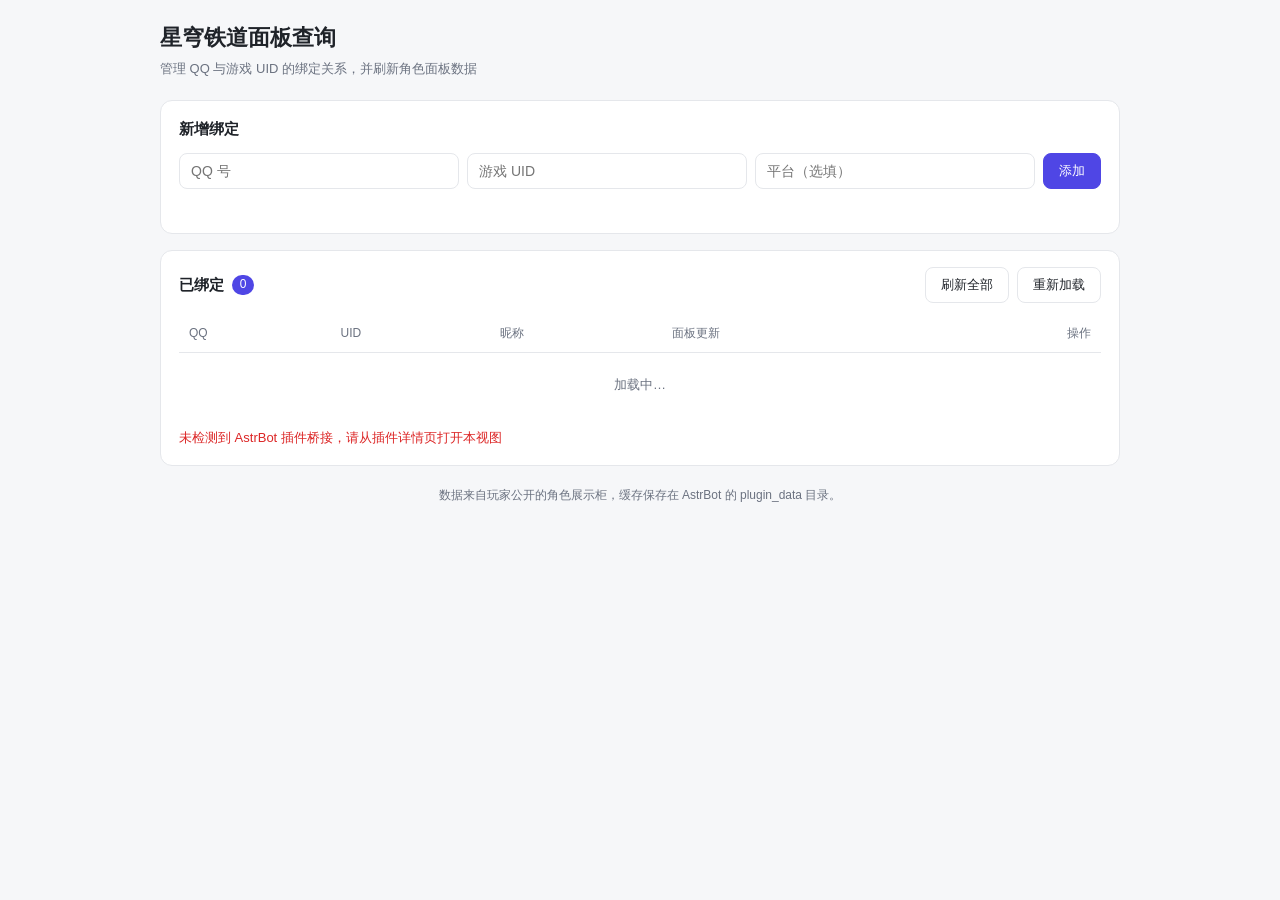
==== views/admin/index.html @ e4dd9574 "fix: binding platform mismatch, add /select command, rename admin view" ====
<!doctype html>
<html lang="zh-CN">
  <head>
    <meta charset="utf-8" />
    <meta name="viewport" content="width=device-width, initial-scale=1" />
    <title>星穹铁道面板查询</title>
    <link rel="stylesheet" href="./style.css" />
  </head>
  <body>
    <div class="wrap">
      <header class="page-head">
        <h1>星穹铁道面板查询</h1>
        <p class="sub">管理 QQ 与游戏 UID 的绑定关系，并刷新角色面板数据</p>
      </header>

      <section class="card">
        <div class="card-head">
          <h2>新增绑定</h2>
        </div>
        <form id="add-form" class="row">
          <input
            id="input-qq"
            placeholder="QQ 号"
            inputmode="numeric"
            autocomplete="off"
          />
          <input
            id="input-uid"
            placeholder="游戏 UID"
            inputmode="numeric"
            autocomplete="off"
          />
          <input id="input-platform" placeholder="平台（选填）" autocomplete="off" />
          <button type="submit" class="primary">添加</button>
        </form>
        <p id="add-msg" class="msg"></p>
      </section>

      <section class="card">
        <div class="card-head">
          <h2>
            已绑定
            <span id="total" class="badge">0</span>
          </h2>
          <div class="actions">
            <button id="btn-refresh-all" class="ghost">刷新全部</button>
            <button id="btn-reload" class="ghost">重新加载</button>
          </div>
        </div>

        <div class="table-wrap">
          <table>
            <thead>
              <tr>
                <th>QQ</th>
                <th>UID</th>
                <th>昵称</th>
                <th>面板更新</th>
                <th class="col-actions">操作</th>
              </tr>
            </thead>
            <tbody id="tbody">
              <tr>
                <td colspan="5" class="empty">加载中…</td>
              </tr>
            </tbody>
          </table>
        </div>
        <p id="table-msg" class="msg"></p>
      </section>

      <footer class="foot">
        数据来自玩家公开的角色展示柜，缓存保存在 AstrBot 的 plugin_data 目录。
      </footer>
    </div>

    <script type="module" src="./app.js"></script>
  </body>
</html>
---- views/admin/style.css ----
:root {
  --bg: #f6f7f9;
  --card: #ffffff;
  --text: #1f2329;
  --muted: #6b7280;
  --border: #e5e7eb;
  --primary: #4f46e5;
  --primary-text: #ffffff;
  --danger: #dc2626;
  --ok: #059669;
}

[data-theme="dark"] {
  --bg: #14161a;
  --card: #1c1f26;
  --text: #e6e8eb;
  --muted: #9ba3af;
  --border: #2c313a;
  --primary: #6366f1;
  --primary-text: #ffffff;
  --danger: #f87171;
  --ok: #34d399;
}

* {
  box-sizing: border-box;
}

body {
  margin: 0;
  padding: 20px;
  background: var(--bg);
  color: var(--text);
  font-family: -apple-system, BlinkMacSystemFont, "Segoe UI", "Microsoft YaHei",
    sans-serif;
  font-size: 14px;
  line-height: 1.6;
}

.wrap {
  max-width: 960px;
  margin: 0 auto;
}

.page-head h1 {
  margin: 0 0 4px;
  font-size: 22px;
  font-weight: 600;
}

.sub {
  margin: 0 0 20px;
  color: var(--muted);
  font-size: 13px;
}

.card {
  background: var(--card);
  border: 1px solid var(--border);
  border-radius: 12px;
  padding: 16px 18px;
  margin-bottom: 16px;
}

.card-head {
  display: flex;
  align-items: center;
  justify-content: space-between;
  gap: 12px;
  margin-bottom: 12px;
}

.card-head h2 {
  margin: 0;
  font-size: 15px;
  font-weight: 600;
  display: flex;
  align-items: center;
  gap: 8px;
}

.badge {
  display: inline-block;
  min-width: 22px;
  padding: 0 7px;
  border-radius: 999px;
  background: var(--primary);
  color: var(--primary-text);
  font-size: 12px;
  text-align: center;
  font-weight: 500;
}

.actions {
  display: flex;
  gap: 8px;
}

.row {
  display: flex;
  flex-wrap: wrap;
  gap: 8px;
}

input {
  flex: 1 1 140px;
  min-width: 0;
  padding: 8px 11px;
  border: 1px solid var(--border);
  border-radius: 8px;
  background: var(--card);
  color: var(--text);
  font-size: 14px;
  outline: none;
  transition: border-color 0.15s;
}

input:focus {
  border-color: var(--primary);
}

button {
  padding: 8px 15px;
  border: 1px solid var(--border);
  border-radius: 8px;
  background: var(--card);
  color: var(--text);
  font-size: 13px;
  cursor: pointer;
  transition: opacity 0.15s;
}

button:hover {
  opacity: 0.82;
}

button:disabled {
  opacity: 0.5;
  cursor: not-allowed;
}

button.primary {
  background: var(--primary);
  border-color: var(--primary);
  color: var(--primary-text);
}

button.ghost {
  background: transparent;
}

button.danger {
  color: var(--danger);
  border-color: var(--border);
}

.table-wrap {
  overflow-x: auto;
}

table {
  width: 100%;
  border-collapse: collapse;
  font-size: 13px;
}

th,
td {
  padding: 9px 10px;
  text-align: left;
  border-bottom: 1px solid var(--border);
  white-space: nowrap;
}

th {
  color: var(--muted);
  font-weight: 500;
  font-size: 12px;
}

tbody tr:last-child td {
  border-bottom: none;
}

tbody tr:hover {
  background: rgba(127, 127, 127, 0.06);
}

.col-actions {
  text-align: right;
}

td.acts {
  text-align: right;
}

td.acts button {
  padding: 5px 10px;
  font-size: 12px;
  margin-left: 6px;
}

.empty {
  text-align: center;
  color: var(--muted);
  padding: 22px 0;
}

.msg {
  margin: 10px 0 0;
  font-size: 13px;
  min-height: 18px;
}

.msg.ok {
  color: var(--ok);
}

.msg.err {
  color: var(--danger);
}

.foot {
  color: var(--muted);
  font-size: 12px;
  text-align: center;
  padding: 4px 0 12px;
}

@media (max-width: 600px) {
  body {
    padding: 12px;
  }

  .card {
    padding: 14px;
  }

  .row input {
    flex: 1 1 100%;
  }
}
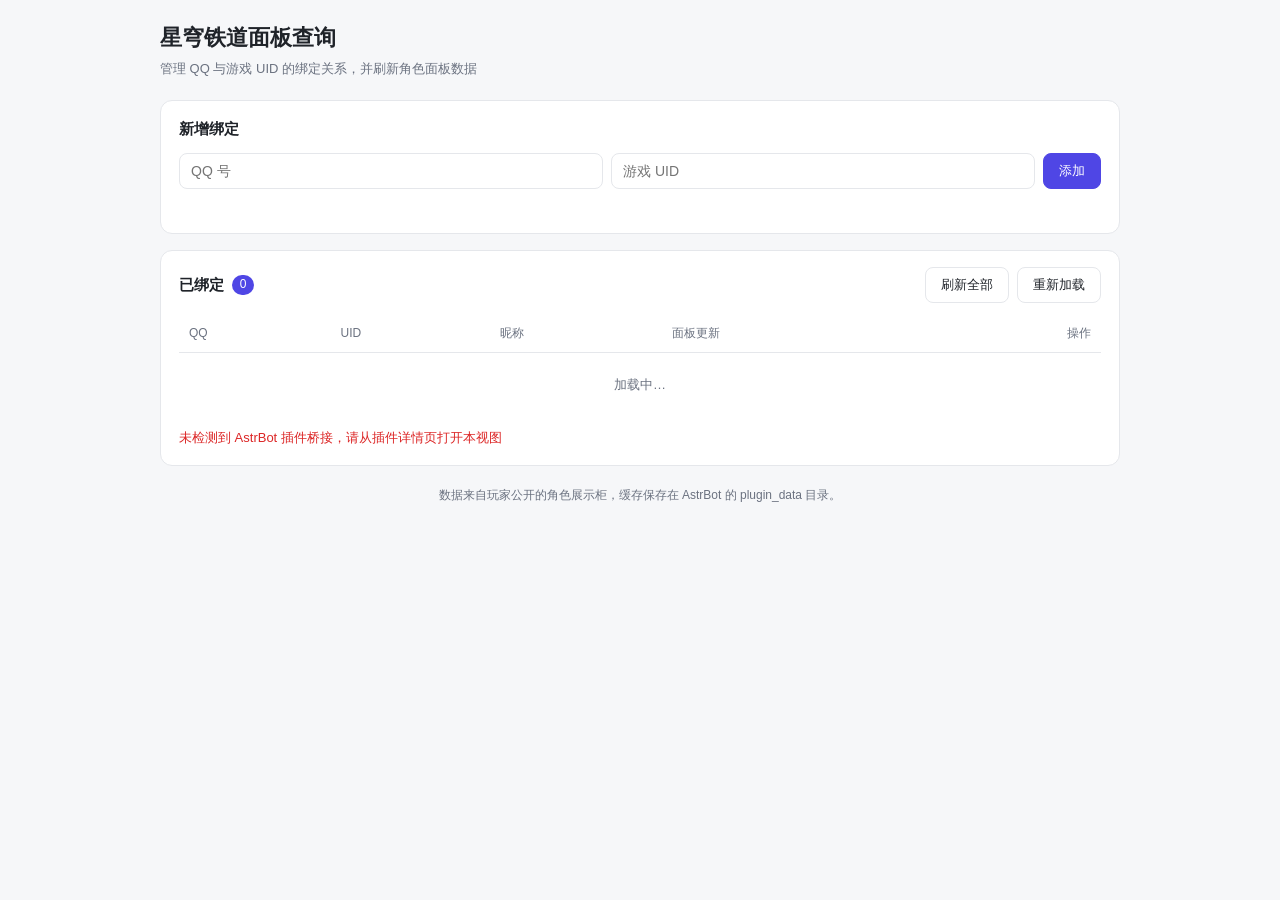
==== commit 6c8e7eef: "fix: remove platform field, fix delete button blocked by iframe sandbox" ====
--- a/views/admin/index.html
+++ b/views/admin/index.html
@@ -30,7 +30,6 @@
             inputmode="numeric"
             autocomplete="off"
           />
-          <input id="input-platform" placeholder="平台（选填）" autocomplete="off" />
           <button type="submit" class="primary">添加</button>
         </form>
         <p id="add-msg" class="msg"></p>
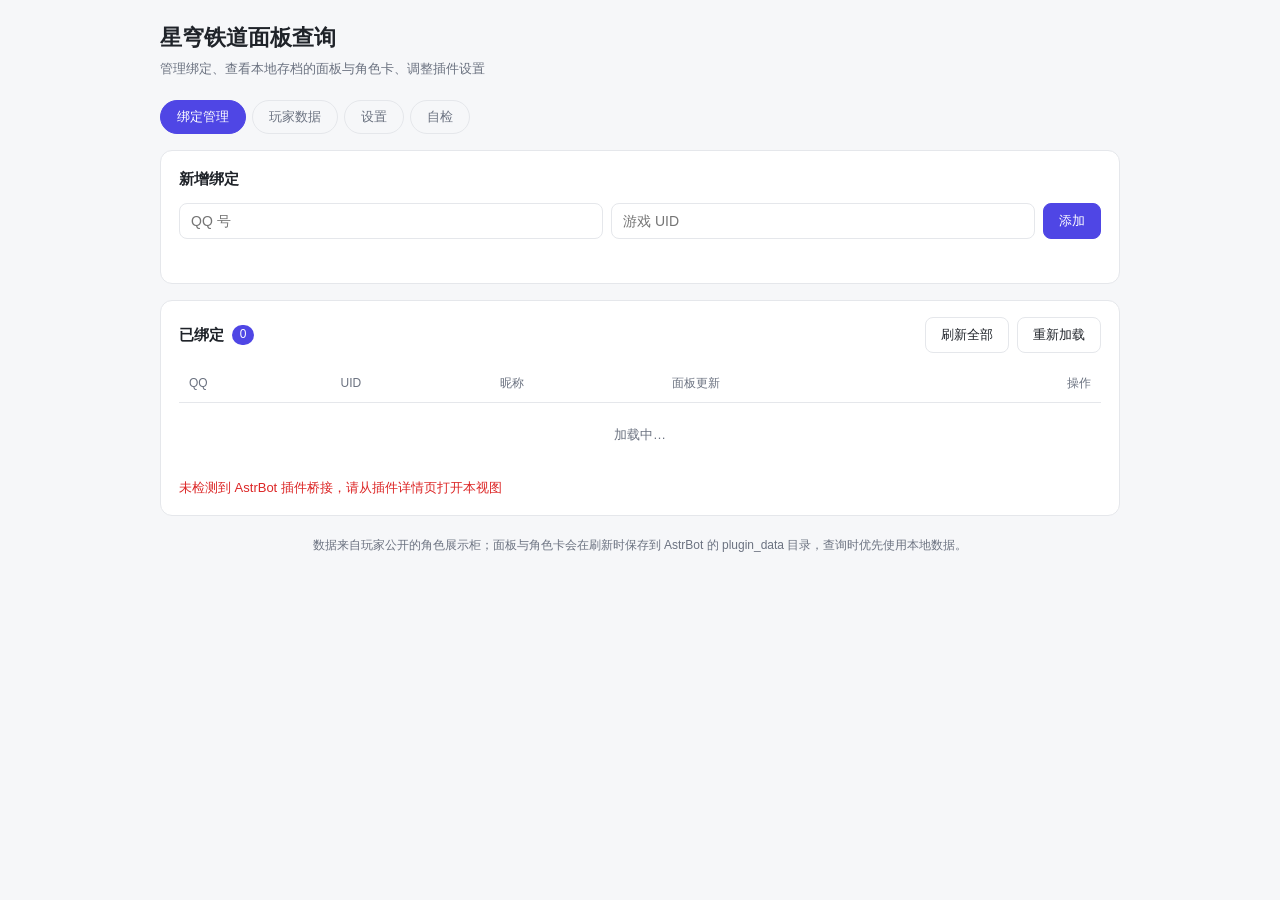
==== commit f44f4152: "feat: local-first panel data, card cache, and control panel settings (1.3.0)" ====
--- a/views/admin/index.html
+++ b/views/admin/index.html
@@ -10,66 +10,188 @@
     <div class="wrap">
       <header class="page-head">
         <h1>星穹铁道面板查询</h1>
-        <p class="sub">管理 QQ 与游戏 UID 的绑定关系，并刷新角色面板数据</p>
+        <p class="sub">管理绑定、查看本地存档的面板与角色卡、调整插件设置</p>
       </header>
 
-      <section class="card">
-        <div class="card-head">
-          <h2>新增绑定</h2>
-        </div>
-        <form id="add-form" class="row">
-          <input
-            id="input-qq"
-            placeholder="QQ 号"
-            inputmode="numeric"
-            autocomplete="off"
-          />
-          <input
-            id="input-uid"
-            placeholder="游戏 UID"
-            inputmode="numeric"
-            autocomplete="off"
-          />
-          <button type="submit" class="primary">添加</button>
-        </form>
-        <p id="add-msg" class="msg"></p>
-      </section>
-
-      <section class="card">
-        <div class="card-head">
-          <h2>
-            已绑定
-            <span id="total" class="badge">0</span>
-          </h2>
+      <nav class="tabs">
+        <button class="tab active" data-tab="bindings">绑定管理</button>
+        <button class="tab" data-tab="players">玩家数据</button>
+        <button class="tab" data-tab="settings">设置</button>
+        <button class="tab" data-tab="diagnose">自检</button>
+      </nav>
+
+      <!-- ================= 绑定管理 ================= -->
+      <div class="tab-panel active" id="tab-bindings">
+        <section class="card">
+          <div class="card-head">
+            <h2>新增绑定</h2>
+          </div>
+          <form id="add-form" class="row">
+            <input
+              id="input-qq"
+              placeholder="QQ 号"
+              inputmode="numeric"
+              autocomplete="off"
+            />
+            <input
+              id="input-uid"
+              placeholder="游戏 UID"
+              inputmode="numeric"
+              autocomplete="off"
+            />
+            <button type="submit" class="primary">添加</button>
+          </form>
+          <p id="add-msg" class="msg"></p>
+        </section>
+
+        <section class="card">
+          <div class="card-head">
+            <h2>
+              已绑定
+              <span id="total" class="badge">0</span>
+            </h2>
+            <div class="actions">
+              <button id="btn-refresh-all" class="ghost">刷新全部</button>
+              <button id="btn-reload" class="ghost">重新加载</button>
+            </div>
+          </div>
+
+          <div class="table-wrap">
+            <table>
+              <thead>
+                <tr>
+                  <th>QQ</th>
+                  <th>UID</th>
+                  <th>昵称</th>
+                  <th>面板更新</th>
+                  <th class="col-actions">操作</th>
+                </tr>
+              </thead>
+              <tbody id="tbody">
+                <tr>
+                  <td colspan="5" class="empty">加载中…</td>
+                </tr>
+              </tbody>
+            </table>
+          </div>
+          <p id="table-msg" class="msg"></p>
+        </section>
+      </div>
+
+      <!-- ================= 玩家数据 ================= -->
+      <div class="tab-panel" id="tab-players">
+        <section class="card">
+          <div class="card-head">
+            <h2>
+              本地存档
+              <span id="panel-total" class="badge">0</span>
+            </h2>
+            <div class="actions">
+              <button id="btn-panels-reload" class="ghost">重新加载</button>
+            </div>
+          </div>
+          <p class="muted" id="last-update"></p>
+          <div class="table-wrap">
+            <table>
+              <thead>
+                <tr>
+                  <th>UID</th>
+                  <th>昵称</th>
+                  <th>角色数</th>
+                  <th>数据更新时间</th>
+                  <th class="col-actions">操作</th>
+                </tr>
+              </thead>
+              <tbody id="panels-tbody">
+                <tr>
+                  <td colspan="5" class="empty">加载中…</td>
+                </tr>
+              </tbody>
+            </table>
+          </div>
+          <p id="panels-msg" class="msg"></p>
+        </section>
+
+        <section class="card" id="detail-card" hidden>
+          <div class="card-head">
+            <h2 id="detail-title">角色详情</h2>
+            <div class="actions">
+              <button id="btn-detail-refresh" class="ghost">刷新这个玩家</button>
+              <button id="btn-detail-close" class="ghost">关闭</button>
+            </div>
+          </div>
+
+          <div class="detail-body">
+            <div class="char-list" id="char-list"></div>
+            <div class="preview" id="preview">
+              <p class="muted" id="preview-tip">选择左侧角色查看角色卡</p>
+              <div id="preview-img-wrap" hidden>
+                <img id="preview-img" alt="角色卡" />
+              </div>
+              <iframe
+                id="preview-frame"
+                title="角色卡预览"
+                sandbox=""
+                hidden
+              ></iframe>
+            </div>
+          </div>
+          <div class="actions preview-actions" id="preview-actions" hidden>
+            <button id="btn-show-image" class="ghost">图片</button>
+            <button id="btn-show-html" class="ghost">HTML 原始卡片</button>
+            <button id="btn-show-text" class="ghost">文字面板</button>
+          </div>
+          <pre id="preview-text" class="preview-text" hidden></pre>
+        </section>
+      </div>
+
+      <!-- ================= 设置 ================= -->
+      <div class="tab-panel" id="tab-settings">
+        <section class="card">
+          <div class="card-head">
+            <h2>插件设置</h2>
+            <div class="actions">
+              <button id="btn-settings-reload" class="ghost">重新读取</button>
+            </div>
+          </div>
+          <p class="muted">
+            保存后会写回插件配置并立即生效（自动更新间隔会重启定时任务）。
+          </p>
+          <form id="settings-form" class="settings-form"></form>
           <div class="actions">
-            <button id="btn-refresh-all" class="ghost">刷新全部</button>
-            <button id="btn-reload" class="ghost">重新加载</button>
-          </div>
-        </div>
-
-        <div class="table-wrap">
-          <table>
-            <thead>
-              <tr>
-                <th>QQ</th>
-                <th>UID</th>
-                <th>昵称</th>
-                <th>面板更新</th>
-                <th class="col-actions">操作</th>
-              </tr>
-            </thead>
-            <tbody id="tbody">
-              <tr>
-                <td colspan="5" class="empty">加载中…</td>
-              </tr>
-            </tbody>
-          </table>
-        </div>
-        <p id="table-msg" class="msg"></p>
-      </section>
+            <button type="button" id="btn-settings-save" class="primary">
+              保存设置
+            </button>
+          </div>
+          <p id="settings-msg" class="msg"></p>
+        </section>
+      </div>
+
+      <!-- ================= 自检 ================= -->
+      <div class="tab-panel" id="tab-diagnose">
+        <section class="card">
+          <div class="card-head">
+            <h2>环境自检</h2>
+            <div class="actions">
+              <button id="btn-diagnose" class="ghost">运行自检</button>
+            </div>
+          </div>
+          <p class="muted">
+            刷新失败、角色卡不出图时先看这里：能直接定位是解析库、渲染服务还是
+            图片下载的问题。
+          </p>
+          <div id="checks" class="checks"></div>
+          <div class="table-wrap" id="diag-info-wrap">
+            <table class="kv-table">
+              <tbody id="diag-info"></tbody>
+            </table>
+          </div>
+        </section>
+      </div>
 
       <footer class="foot">
-        数据来自玩家公开的角色展示柜，缓存保存在 AstrBot 的 plugin_data 目录。
+        数据来自玩家公开的角色展示柜；面板与角色卡会在刷新时保存到 AstrBot 的
+        plugin_data 目录，查询时优先使用本地数据。
       </footer>
     </div>
 
--- a/views/admin/style.css
+++ b/views/admin/style.css
@@ -220,11 +220,267 @@
   color: var(--danger);
 }
 
+.msg.warn {
+  color: #b45309;
+}
+
+.muted {
+  color: var(--muted);
+  font-size: 12px;
+  margin: 0 0 10px;
+}
+
+/* ---------------- 标签页 ---------------- */
+
+.tabs {
+  display: flex;
+  gap: 6px;
+  flex-wrap: wrap;
+  margin-bottom: 16px;
+}
+
+.tab {
+  padding: 7px 16px;
+  border-radius: 999px;
+  border: 1px solid var(--border);
+  background: transparent;
+  color: var(--muted);
+  font-size: 13px;
+}
+
+.tab.active {
+  background: var(--primary);
+  border-color: var(--primary);
+  color: var(--primary-text);
+}
+
+.tab-panel {
+  display: none;
+}
+
+.tab-panel.active {
+  display: block;
+}
+
+/* ---------------- 角色卡预览 ---------------- */
+
+.detail-body {
+  display: flex;
+  gap: 14px;
+  align-items: flex-start;
+}
+
+.char-list {
+  flex: 0 0 200px;
+  max-height: 660px;
+  overflow-y: auto;
+  display: flex;
+  flex-direction: column;
+  gap: 6px;
+}
+
+.char-item {
+  display: flex;
+  flex-direction: column;
+  align-items: flex-start;
+  gap: 2px;
+  padding: 8px 10px;
+  text-align: left;
+}
+
+.char-item.active {
+  border-color: var(--primary);
+  color: var(--primary);
+}
+
+.char-name {
+  font-size: 13px;
+  font-weight: 600;
+}
+
+.char-meta {
+  font-size: 11px;
+  color: var(--muted);
+}
+
+.preview {
+  flex: 1 1 auto;
+  min-width: 0;
+  display: flex;
+  justify-content: center;
+  overflow: auto;
+  background: rgba(127, 127, 127, 0.06);
+  border-radius: 10px;
+  padding: 10px;
+}
+
+#preview-img {
+  max-width: 100%;
+  border-radius: 10px;
+  display: block;
+}
+
+#preview-frame {
+  width: 760px;
+  max-width: 100%;
+  height: 900px;
+  border: 0;
+  border-radius: 10px;
+  background: transparent;
+}
+
+.preview-actions {
+  margin-top: 10px;
+}
+
+.preview-text {
+  margin: 10px 0 0;
+  padding: 12px;
+  background: rgba(127, 127, 127, 0.08);
+  border-radius: 10px;
+  font-size: 12px;
+  line-height: 1.7;
+  white-space: pre-wrap;
+  overflow-x: auto;
+}
+
+/* ---------------- 设置 ---------------- */
+
+.settings-form {
+  display: flex;
+  flex-direction: column;
+  gap: 14px;
+  margin-bottom: 14px;
+}
+
+.setting-row {
+  display: grid;
+  grid-template-columns: 220px 180px 1fr;
+  gap: 10px;
+  align-items: center;
+  border-bottom: 1px dashed var(--border);
+  padding-bottom: 12px;
+}
+
+.setting-label {
+  font-size: 13px;
+  font-weight: 500;
+}
+
+.setting-control input,
+.setting-control select {
+  width: 100%;
+  flex: none;
+  padding: 7px 10px;
+  border: 1px solid var(--border);
+  border-radius: 8px;
+  background: var(--card);
+  color: var(--text);
+  font-size: 13px;
+}
+
+.setting-control input[type="checkbox"] {
+  width: 18px;
+  height: 18px;
+  padding: 0;
+  border: none;
+  background: transparent;
+  appearance: auto;
+  flex: none;
+}
+
+.setting-hint {
+  margin: 0;
+  font-size: 12px;
+  color: var(--muted);
+}
+
+/* ---------------- 自检 ---------------- */
+
+.checks {
+  display: flex;
+  flex-direction: column;
+  gap: 6px;
+  margin-bottom: 14px;
+}
+
+.check {
+  display: flex;
+  align-items: baseline;
+  gap: 8px;
+  padding: 8px 10px;
+  border-radius: 8px;
+  font-size: 13px;
+  border: 1px solid var(--border);
+}
+
+.check.ok {
+  border-color: rgba(5, 150, 105, 0.35);
+}
+
+.check.bad {
+  border-color: rgba(220, 38, 38, 0.35);
+}
+
+.check-mark {
+  font-weight: 700;
+}
+
+.check.ok .check-mark {
+  color: var(--ok);
+}
+
+.check.bad .check-mark {
+  color: var(--danger);
+}
+
+.check-name {
+  font-weight: 600;
+  white-space: nowrap;
+}
+
+.check-detail {
+  color: var(--muted);
+  word-break: break-all;
+}
+
+.kv-table th {
+  width: 200px;
+  font-weight: 500;
+}
+
+.kv-table td {
+  white-space: normal;
+  word-break: break-all;
+}
+
 .foot {
   color: var(--muted);
   font-size: 12px;
   text-align: center;
   padding: 4px 0 12px;
+}
+
+@media (max-width: 760px) {
+  .detail-body {
+    flex-direction: column;
+  }
+
+  .char-list {
+    flex: none;
+    width: 100%;
+    max-height: 200px;
+  }
+
+  .setting-row {
+    grid-template-columns: 1fr;
+    gap: 6px;
+  }
+
+  #preview-frame {
+    width: 100%;
+    height: 640px;
+  }
 }
 
 @media (max-width: 600px) {
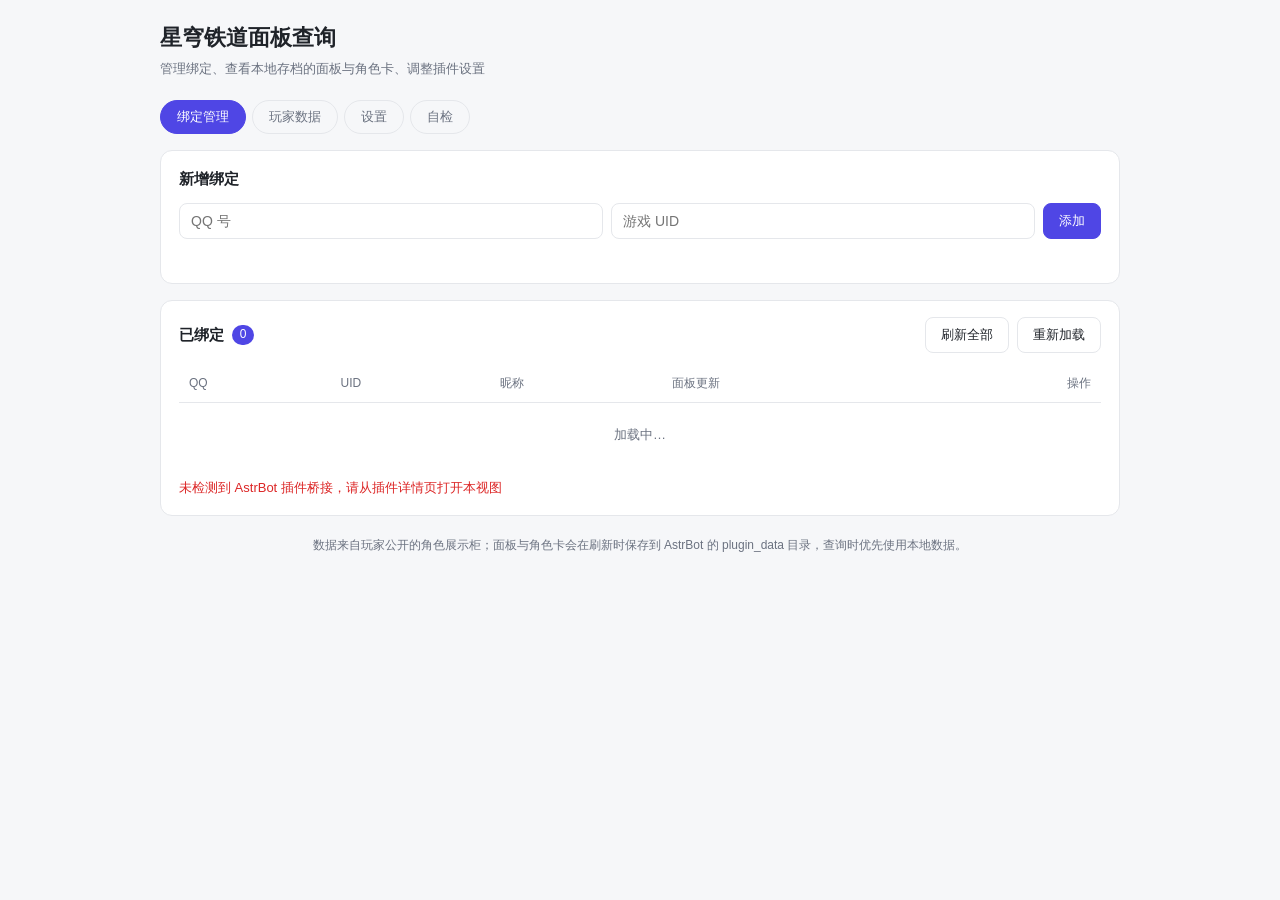
==== commit da8f7969: "fix: retry card render on timeout with lighter payload; add render probe (1.3.2)" ====
--- a/views/admin/index.html
+++ b/views/admin/index.html
@@ -173,13 +173,15 @@
           <div class="card-head">
             <h2>环境自检</h2>
             <div class="actions">
+              <button id="btn-render-test" class="ghost">测试渲染</button>
               <button id="btn-diagnose" class="ghost">运行自检</button>
             </div>
           </div>
           <p class="muted">
             刷新失败、角色卡不出图时先看这里：能直接定位是解析库、渲染服务还是
-            图片下载的问题。
+            图片下载的问题。「测试渲染」会用一个极简页面测端点耗时。
           </p>
+          <p id="diag-msg" class="msg"></p>
           <div id="checks" class="checks"></div>
           <div class="table-wrap" id="diag-info-wrap">
             <table class="kv-table">
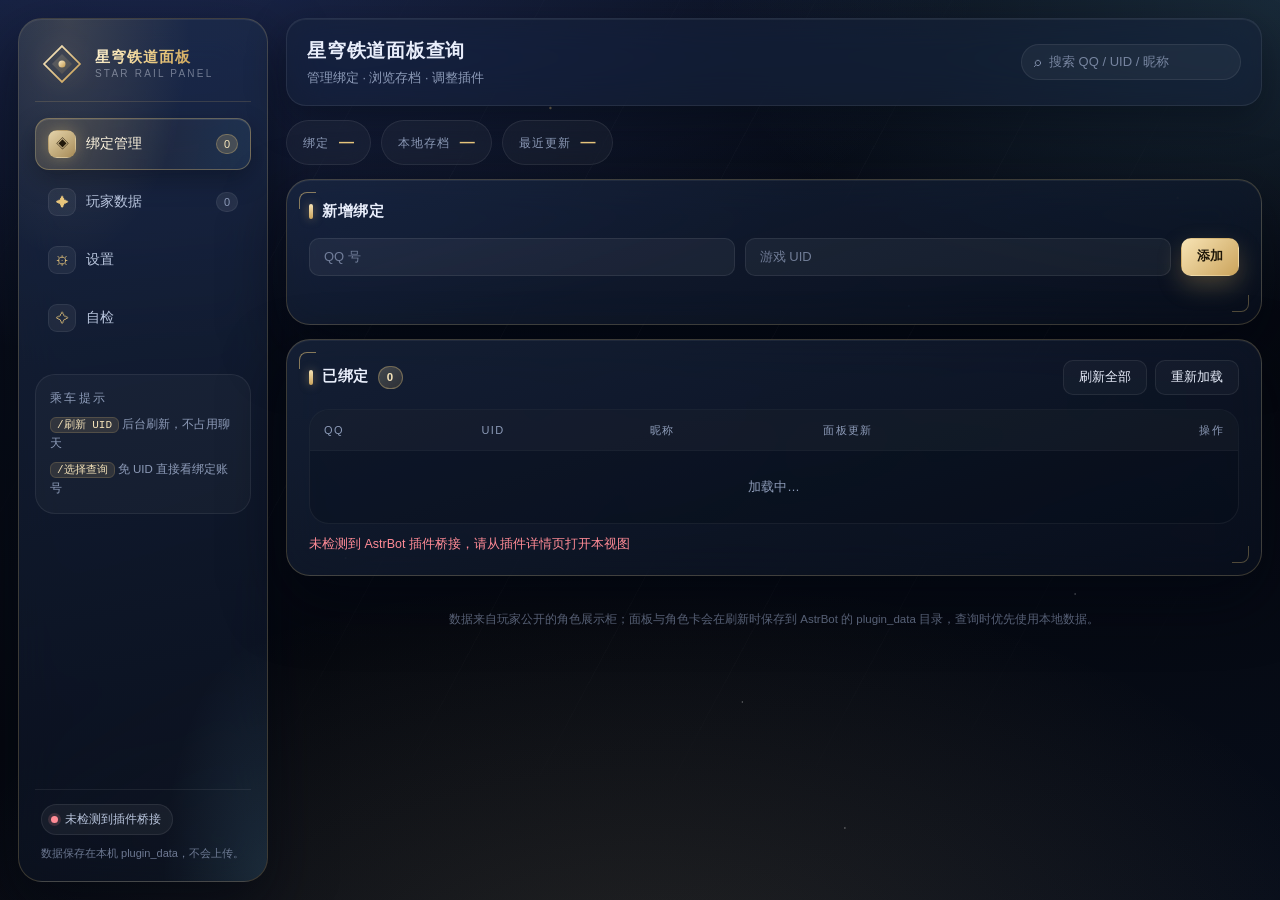
==== commit 1c39531c: "feat!: redesign control panel and fix per-user panel context (2.0.0) - sidebar layout, glassmorphism" ====
--- a/views/admin/index.html
+++ b/views/admin/index.html
@@ -4,197 +4,286 @@
     <meta charset="utf-8" />
     <meta name="viewport" content="width=device-width, initial-scale=1" />
     <title>星穹铁道面板查询</title>
+    <link
+      rel="icon"
+      href="data:image/svg+xml,%3Csvg xmlns='http://www.w3.org/2000/svg' viewBox='0 0 32 32'%3E%3Cpath d='M16 2 30 16 16 30 2 16Z' fill='none' stroke='%23e8c67c' stroke-width='2'/%3E%3Ccircle cx='16' cy='16' r='3' fill='%23e8c67c'/%3E%3C/svg%3E"
+    />
     <link rel="stylesheet" href="./style.css" />
   </head>
   <body>
-    <div class="wrap">
-      <header class="page-head">
-        <h1>星穹铁道面板查询</h1>
-        <p class="sub">管理绑定、查看本地存档的面板与角色卡、调整插件设置</p>
-      </header>
-
-      <nav class="tabs">
-        <button class="tab active" data-tab="bindings">绑定管理</button>
-        <button class="tab" data-tab="players">玩家数据</button>
-        <button class="tab" data-tab="settings">设置</button>
-        <button class="tab" data-tab="diagnose">自检</button>
-      </nav>
-
-      <!-- ================= 绑定管理 ================= -->
-      <div class="tab-panel active" id="tab-bindings">
-        <section class="card">
-          <div class="card-head">
-            <h2>新增绑定</h2>
-          </div>
-          <form id="add-form" class="row">
-            <input
-              id="input-qq"
-              placeholder="QQ 号"
-              inputmode="numeric"
-              autocomplete="off"
+    <div class="stars" aria-hidden="true"></div>
+
+    <div class="shell">
+      <!-- ================= 侧边栏 ================= -->
+      <aside class="sidebar">
+        <div class="brand">
+          <svg class="brand-mark" viewBox="0 0 48 48" aria-hidden="true">
+            <defs>
+              <linearGradient id="markGrad" x1="0" y1="0" x2="1" y2="1">
+                <stop offset="0" stop-color="#fbeecd" />
+                <stop offset="1" stop-color="#c59a4c" />
+              </linearGradient>
+            </defs>
+            <path
+              d="M24 3.5 44.5 24 24 44.5 3.5 24Z"
+              fill="none"
+              stroke="url(#markGrad)"
+              stroke-width="2"
             />
-            <input
-              id="input-uid"
-              placeholder="游戏 UID"
-              inputmode="numeric"
-              autocomplete="off"
-            />
-            <button type="submit" class="primary">添加</button>
-          </form>
-          <p id="add-msg" class="msg"></p>
-        </section>
-
-        <section class="card">
-          <div class="card-head">
-            <h2>
-              已绑定
-              <span id="total" class="badge">0</span>
-            </h2>
-            <div class="actions">
-              <button id="btn-refresh-all" class="ghost">刷新全部</button>
-              <button id="btn-reload" class="ghost">重新加载</button>
-            </div>
-          </div>
-
-          <div class="table-wrap">
-            <table>
-              <thead>
-                <tr>
-                  <th>QQ</th>
-                  <th>UID</th>
-                  <th>昵称</th>
-                  <th>面板更新</th>
-                  <th class="col-actions">操作</th>
-                </tr>
-              </thead>
-              <tbody id="tbody">
-                <tr>
-                  <td colspan="5" class="empty">加载中…</td>
-                </tr>
-              </tbody>
-            </table>
-          </div>
-          <p id="table-msg" class="msg"></p>
-        </section>
-      </div>
-
-      <!-- ================= 玩家数据 ================= -->
-      <div class="tab-panel" id="tab-players">
-        <section class="card">
-          <div class="card-head">
-            <h2>
-              本地存档
-              <span id="panel-total" class="badge">0</span>
-            </h2>
-            <div class="actions">
-              <button id="btn-panels-reload" class="ghost">重新加载</button>
-            </div>
-          </div>
-          <p class="muted" id="last-update"></p>
-          <div class="table-wrap">
-            <table>
-              <thead>
-                <tr>
-                  <th>UID</th>
-                  <th>昵称</th>
-                  <th>角色数</th>
-                  <th>数据更新时间</th>
-                  <th class="col-actions">操作</th>
-                </tr>
-              </thead>
-              <tbody id="panels-tbody">
-                <tr>
-                  <td colspan="5" class="empty">加载中…</td>
-                </tr>
-              </tbody>
-            </table>
-          </div>
-          <p id="panels-msg" class="msg"></p>
-        </section>
-
-        <section class="card" id="detail-card" hidden>
-          <div class="card-head">
-            <h2 id="detail-title">角色详情</h2>
-            <div class="actions">
-              <button id="btn-detail-refresh" class="ghost">刷新这个玩家</button>
-              <button id="btn-detail-close" class="ghost">关闭</button>
-            </div>
-          </div>
-
-          <div class="detail-body">
-            <div class="char-list" id="char-list"></div>
-            <div class="preview" id="preview">
-              <p class="muted" id="preview-tip">选择左侧角色查看角色卡</p>
-              <div id="preview-img-wrap" hidden>
-                <img id="preview-img" alt="角色卡" />
-              </div>
-              <iframe
-                id="preview-frame"
-                title="角色卡预览"
-                sandbox=""
-                hidden
-              ></iframe>
-            </div>
-          </div>
-          <div class="actions preview-actions" id="preview-actions" hidden>
-            <button id="btn-show-image" class="ghost">图片</button>
-            <button id="btn-show-html" class="ghost">HTML 原始卡片</button>
-            <button id="btn-show-text" class="ghost">文字面板</button>
-          </div>
-          <pre id="preview-text" class="preview-text" hidden></pre>
-        </section>
-      </div>
-
-      <!-- ================= 设置 ================= -->
-      <div class="tab-panel" id="tab-settings">
-        <section class="card">
-          <div class="card-head">
-            <h2>插件设置</h2>
-            <div class="actions">
-              <button id="btn-settings-reload" class="ghost">重新读取</button>
-            </div>
-          </div>
-          <p class="muted">
-            保存后会写回插件配置并立即生效（自动更新间隔会重启定时任务）。
-          </p>
-          <form id="settings-form" class="settings-form"></form>
-          <div class="actions">
-            <button type="button" id="btn-settings-save" class="primary">
-              保存设置
-            </button>
-          </div>
-          <p id="settings-msg" class="msg"></p>
-        </section>
-      </div>
-
-      <!-- ================= 自检 ================= -->
-      <div class="tab-panel" id="tab-diagnose">
-        <section class="card">
-          <div class="card-head">
-            <h2>环境自检</h2>
-            <div class="actions">
-              <button id="btn-render-test" class="ghost">测试渲染</button>
-              <button id="btn-diagnose" class="ghost">运行自检</button>
-            </div>
-          </div>
-          <p class="muted">
-            刷新失败、角色卡不出图时先看这里：能直接定位是解析库、渲染服务还是
-            图片下载的问题。「测试渲染」会用一个极简页面测端点耗时。
-          </p>
-          <p id="diag-msg" class="msg"></p>
-          <div id="checks" class="checks"></div>
-          <div class="table-wrap" id="diag-info-wrap">
-            <table class="kv-table">
-              <tbody id="diag-info"></tbody>
-            </table>
-          </div>
-        </section>
-      </div>
-
-      <footer class="foot">
-        数据来自玩家公开的角色展示柜；面板与角色卡会在刷新时保存到 AstrBot 的
-        plugin_data 目录，查询时优先使用本地数据。
-      </footer>
+            <path d="M24 12.5 35.5 24 24 35.5 12.5 24Z" fill="url(#markGrad)" opacity=".16" />
+            <circle cx="24" cy="24" r="4" fill="url(#markGrad)" />
+          </svg>
+          <div class="brand-text">
+            <strong>星穹铁道面板</strong>
+            <span>Star Rail Panel</span>
+          </div>
+        </div>
+
+        <nav class="nav" aria-label="控制面板导航">
+          <button class="tab active" data-tab="bindings">
+            <span class="tab-ico" aria-hidden="true">◈</span>
+            <span class="tab-label">绑定管理</span>
+            <span class="tab-count" id="nav-bindings">0</span>
+          </button>
+          <button class="tab" data-tab="players">
+            <span class="tab-ico" aria-hidden="true">✦</span>
+            <span class="tab-label">玩家数据</span>
+            <span class="tab-count" id="nav-players">0</span>
+          </button>
+          <button class="tab" data-tab="settings">
+            <span class="tab-ico" aria-hidden="true">⚙</span>
+            <span class="tab-label">设置</span>
+          </button>
+          <button class="tab" data-tab="diagnose">
+            <span class="tab-ico" aria-hidden="true">✧</span>
+            <span class="tab-label">自检</span>
+          </button>
+        </nav>
+
+        <div class="side-tips" aria-hidden="true">
+          <p class="side-tips-title">乘车提示</p>
+          <p><code>/刷新 UID</code> 后台刷新，不占用聊天</p>
+          <p><code>/选择查询</code> 免 UID 直接看绑定账号</p>
+        </div>
+
+        <div class="side-foot">
+          <div class="bridge-chip" id="bridge-chip">
+            <span class="dot" id="bridge-dot"></span>
+            <span id="bridge-text">连接中…</span>
+          </div>
+          <p class="side-tip">数据保存在本机 plugin_data，不会上传。</p>
+        </div>
+      </aside>
+
+      <!-- ================= 主区 ================= -->
+      <main class="main">
+        <header class="topbar">
+          <div class="topbar-title">
+            <h1>星穹铁道面板查询</h1>
+            <p class="sub" id="page-sub">管理绑定 · 浏览存档 · 调整插件</p>
+          </div>
+          <div class="topbar-tools">
+            <label class="search">
+              <span class="search-ico" aria-hidden="true">⌕</span>
+              <input
+                id="table-search"
+                type="search"
+                placeholder="搜索 QQ / UID / 昵称"
+                autocomplete="off"
+              />
+            </label>
+          </div>
+        </header>
+
+        <div class="hud-row">
+          <div class="hud">
+            <span class="hud-key">绑定</span>
+            <strong id="hud-bindings">—</strong>
+          </div>
+          <div class="hud">
+            <span class="hud-key">本地存档</span>
+            <strong id="hud-panels">—</strong>
+          </div>
+          <div class="hud">
+            <span class="hud-key">最近更新</span>
+            <strong id="hud-update">—</strong>
+          </div>
+        </div>
+
+        <!-- ================= 绑定管理 ================= -->
+        <div class="tab-panel active" id="tab-bindings">
+          <section class="card">
+            <div class="card-head">
+              <h2>新增绑定</h2>
+            </div>
+            <form id="add-form" class="row">
+              <input
+                id="input-qq"
+                placeholder="QQ 号"
+                inputmode="numeric"
+                autocomplete="off"
+              />
+              <input
+                id="input-uid"
+                placeholder="游戏 UID"
+                inputmode="numeric"
+                autocomplete="off"
+              />
+              <button type="submit" class="primary">添加</button>
+            </form>
+            <p id="add-msg" class="msg"></p>
+          </section>
+
+          <section class="card">
+            <div class="card-head">
+              <h2>
+                已绑定
+                <span id="total" class="badge">0</span>
+              </h2>
+              <div class="actions">
+                <button id="btn-refresh-all" class="ghost">刷新全部</button>
+                <button id="btn-reload" class="ghost">重新加载</button>
+              </div>
+            </div>
+
+            <div class="table-wrap">
+              <table>
+                <thead>
+                  <tr>
+                    <th>QQ</th>
+                    <th>UID</th>
+                    <th>昵称</th>
+                    <th>面板更新</th>
+                    <th class="col-actions">操作</th>
+                  </tr>
+                </thead>
+                <tbody id="tbody">
+                  <tr>
+                    <td colspan="5" class="empty">加载中…</td>
+                  </tr>
+                </tbody>
+              </table>
+            </div>
+            <p id="table-msg" class="msg"></p>
+          </section>
+        </div>
+
+        <!-- ================= 玩家数据 ================= -->
+        <div class="tab-panel" id="tab-players">
+          <section class="card">
+            <div class="card-head">
+              <h2>
+                本地存档
+                <span id="panel-total" class="badge">0</span>
+              </h2>
+              <div class="actions">
+                <button id="btn-panels-reload" class="ghost">重新加载</button>
+              </div>
+            </div>
+            <p class="muted" id="last-update"></p>
+            <div class="table-wrap">
+              <table>
+                <thead>
+                  <tr>
+                    <th>UID</th>
+                    <th>昵称</th>
+                    <th>角色数</th>
+                    <th>数据更新时间</th>
+                    <th class="col-actions">操作</th>
+                  </tr>
+                </thead>
+                <tbody id="panels-tbody">
+                  <tr>
+                    <td colspan="5" class="empty">加载中…</td>
+                  </tr>
+                </tbody>
+              </table>
+            </div>
+            <p id="panels-msg" class="msg"></p>
+          </section>
+
+          <section class="card" id="detail-card" hidden>
+            <div class="card-head">
+              <h2 id="detail-title">角色详情</h2>
+              <div class="actions">
+                <button id="btn-detail-refresh" class="ghost">刷新这个玩家</button>
+                <button id="btn-detail-close" class="ghost">关闭</button>
+              </div>
+            </div>
+
+            <div class="detail-body">
+              <div class="char-list" id="char-list"></div>
+              <div class="preview" id="preview">
+                <p class="muted" id="preview-tip">选择左侧角色查看角色卡</p>
+                <div id="preview-img-wrap" hidden>
+                  <img id="preview-img" alt="角色卡" />
+                </div>
+                <iframe
+                  id="preview-frame"
+                  title="角色卡预览"
+                  sandbox=""
+                  hidden
+                ></iframe>
+              </div>
+            </div>
+            <div class="actions preview-actions" id="preview-actions" hidden>
+              <button id="btn-show-image" class="ghost">图片</button>
+              <button id="btn-show-html" class="ghost">HTML 原始卡片</button>
+              <button id="btn-show-text" class="ghost">文字面板</button>
+            </div>
+            <pre id="preview-text" class="preview-text" hidden></pre>
+          </section>
+        </div>
+
+        <!-- ================= 设置 ================= -->
+        <div class="tab-panel" id="tab-settings">
+          <section class="card">
+            <div class="card-head">
+              <h2>插件设置</h2>
+              <div class="actions">
+                <button id="btn-settings-reload" class="ghost">重新读取</button>
+                <button type="button" id="btn-settings-save" class="primary">
+                  保存设置
+                </button>
+              </div>
+            </div>
+            <p class="muted">
+              保存后会写回插件配置并立即生效（自动更新间隔会在改动后重启定时任务）。
+            </p>
+            <form id="settings-form" class="settings-form"></form>
+            <p id="settings-msg" class="msg"></p>
+          </section>
+        </div>
+
+        <!-- ================= 自检 ================= -->
+        <div class="tab-panel" id="tab-diagnose">
+          <section class="card">
+            <div class="card-head">
+              <h2>环境自检</h2>
+              <div class="actions">
+                <button id="btn-render-test" class="ghost">测试渲染</button>
+                <button id="btn-diagnose" class="ghost">运行自检</button>
+              </div>
+            </div>
+            <p class="muted">
+              刷新失败、角色卡不出图时先看这里：能直接定位是解析库、渲染服务还是
+              图片下载的问题。「测试渲染」会用一个极简页面测端点耗时。
+            </p>
+            <p id="diag-msg" class="msg"></p>
+            <div id="checks" class="checks"></div>
+            <div class="table-wrap" id="diag-info-wrap">
+              <table class="kv-table">
+                <tbody id="diag-info"></tbody>
+              </table>
+            </div>
+          </section>
+        </div>
+
+        <footer class="foot">
+          数据来自玩家公开的角色展示柜；面板与角色卡会在刷新时保存到 AstrBot 的
+          plugin_data 目录，查询时优先使用本地数据。
+        </footer>
+      </main>
     </div>
 
     <script type="module" src="./app.js"></script>
--- a/views/admin/style.css
+++ b/views/admin/style.css
@@ -1,65 +1,511 @@
+/* 星穹铁道面板 —— 控制面板皮肤
+ * 深空底色 + 磨砂玻璃 + 星穹金描边，所有图形均由 CSS/SVG 生成，无外部素材。
+ */
+
 :root {
-  --bg: #f6f7f9;
-  --card: #ffffff;
-  --text: #1f2329;
-  --muted: #6b7280;
-  --border: #e5e7eb;
-  --primary: #4f46e5;
-  --primary-text: #ffffff;
-  --danger: #dc2626;
-  --ok: #059669;
-}
-
-[data-theme="dark"] {
-  --bg: #14161a;
-  --card: #1c1f26;
-  --text: #e6e8eb;
-  --muted: #9ba3af;
-  --border: #2c313a;
-  --primary: #6366f1;
-  --primary-text: #ffffff;
-  --danger: #f87171;
-  --ok: #34d399;
+  --bg-0: #05080f;
+  --bg-1: #0a1120;
+  --bg-2: #0e1729;
+
+  --glass: rgba(24, 35, 58, 0.55);
+  --glass-soft: rgba(255, 255, 255, 0.045);
+  --glass-line: rgba(255, 255, 255, 0.08);
+  --gold-line: rgba(232, 198, 124, 0.22);
+
+  --text: #e9eefb;
+  --text-dim: #b9c5dd;
+  --muted: #8d9bb8;
+
+  --gold: #e8c67c;
+  --gold-deep: #cba45c;
+  --cyan: #7fd8ff;
+  --violet: #a99bff;
+
+  --ok: #5fe3b0;
+  --danger: #ff8b96;
+  --warn: #ffc86b;
+
+  --radius-xl: 24px;
+  --radius-lg: 20px;
+  --radius-md: 14px;
+  --radius-sm: 10px;
+
+  --shadow: 0 24px 60px rgba(2, 6, 16, 0.55);
+  --font: "Segoe UI", -apple-system, BlinkMacSystemFont, "Microsoft YaHei",
+    "PingFang SC", sans-serif;
 }
 
 * {
   box-sizing: border-box;
 }
 
+html,
+body {
+  min-height: 100%;
+}
+
 body {
   margin: 0;
-  padding: 20px;
-  background: var(--bg);
+  padding: 18px;
+  background:
+    radial-gradient(120% 90% at 12% -10%, rgba(96, 126, 255, 0.22), transparent 55%),
+    radial-gradient(90% 70% at 100% 0%, rgba(127, 216, 255, 0.14), transparent 50%),
+    radial-gradient(100% 80% at 50% 110%, rgba(232, 198, 124, 0.12), transparent 58%),
+    linear-gradient(165deg, var(--bg-1), var(--bg-0) 60%, #070d1a);
   color: var(--text);
-  font-family: -apple-system, BlinkMacSystemFont, "Segoe UI", "Microsoft YaHei",
-    sans-serif;
+  font-family: var(--font);
   font-size: 14px;
+  line-height: 1.65;
+  -webkit-font-smoothing: antialiased;
+}
+
+/* ---------------- 星空背景 ---------------- */
+
+.stars {
+  position: fixed;
+  inset: 0;
+  pointer-events: none;
+  z-index: 0;
+  background-image:
+    radial-gradient(1.6px 1.6px at 12% 18%, rgba(255, 255, 255, 0.75), transparent),
+    radial-gradient(1.4px 1.4px at 27% 62%, rgba(255, 255, 255, 0.55), transparent),
+    radial-gradient(1.8px 1.8px at 43% 12%, rgba(232, 198, 124, 0.8), transparent),
+    radial-gradient(1.2px 1.2px at 58% 78%, rgba(255, 255, 255, 0.5), transparent),
+    radial-gradient(1.5px 1.5px at 71% 34%, rgba(127, 216, 255, 0.7), transparent),
+    radial-gradient(1.3px 1.3px at 84% 66%, rgba(255, 255, 255, 0.55), transparent),
+    radial-gradient(1.7px 1.7px at 92% 22%, rgba(232, 198, 124, 0.55), transparent),
+    radial-gradient(1.1px 1.1px at 6% 88%, rgba(255, 255, 255, 0.4), transparent),
+    radial-gradient(1.4px 1.4px at 66% 92%, rgba(255, 255, 255, 0.45), transparent),
+    radial-gradient(1.2px 1.2px at 34% 40%, rgba(255, 255, 255, 0.35), transparent);
+  opacity: 0.85;
+}
+
+.stars::after {
+  content: "";
+  position: absolute;
+  inset: 0;
+  background: repeating-linear-gradient(
+    118deg,
+    rgba(255, 255, 255, 0.035) 0 1px,
+    transparent 1px 120px
+  );
+  mask-image: radial-gradient(70% 60% at 50% 40%, #000 20%, transparent 100%);
+}
+
+/* ---------------- 布局 ---------------- */
+
+.shell {
+  position: relative;
+  z-index: 1;
+  display: grid;
+  grid-template-columns: 250px minmax(0, 1fr);
+  gap: 18px;
+  max-width: 1360px;
+  margin: 0 auto;
+  align-items: start;
+}
+
+.sidebar {
+  position: sticky;
+  top: 18px;
+  display: flex;
+  flex-direction: column;
+  gap: 16px;
+  padding: 20px 16px 16px;
+  min-height: calc(100vh - 36px);
+  border-radius: var(--radius-xl);
+  border: 1px solid var(--gold-line);
+  background: linear-gradient(
+    170deg,
+    rgba(30, 44, 72, 0.72),
+    rgba(12, 19, 34, 0.62)
+  );
+  backdrop-filter: blur(22px) saturate(150%);
+  -webkit-backdrop-filter: blur(22px) saturate(150%);
+  box-shadow: var(--shadow), inset 0 1px 0 rgba(255, 255, 255, 0.07);
+  overflow: hidden;
+}
+
+.sidebar::before {
+  content: "";
+  position: absolute;
+  inset: 0;
+  pointer-events: none;
+  background:
+    radial-gradient(70% 40% at 20% 0%, rgba(232, 198, 124, 0.16), transparent 70%),
+    radial-gradient(60% 40% at 100% 100%, rgba(127, 216, 255, 0.12), transparent 70%);
+}
+
+.brand {
+  position: relative;
+  display: flex;
+  align-items: center;
+  gap: 12px;
+  padding: 4px 6px 16px;
+  border-bottom: 1px solid rgba(232, 198, 124, 0.16);
+}
+
+.brand-mark {
+  width: 42px;
+  height: 42px;
+  flex: none;
+  filter: drop-shadow(0 0 12px rgba(232, 198, 124, 0.35));
+}
+
+.brand-text {
+  display: flex;
+  flex-direction: column;
+  line-height: 1.35;
+  min-width: 0;
+}
+
+.brand-text strong {
+  font-size: 15px;
+  letter-spacing: 0.06em;
+  background: linear-gradient(120deg, #fdf2d3, var(--gold) 55%, #b98f48);
+  -webkit-background-clip: text;
+  background-clip: text;
+  color: transparent;
+}
+
+.brand-text span {
+  font-size: 10px;
+  letter-spacing: 0.22em;
+  text-transform: uppercase;
+  color: rgba(233, 238, 251, 0.42);
+}
+
+/* ---------------- 侧边导航 ---------------- */
+
+.nav {
+  position: relative;
+  display: flex;
+  flex-direction: column;
+  gap: 6px;
+}
+
+.tab {
+  display: flex;
+  align-items: center;
+  gap: 10px;
+  width: 100%;
+  padding: 11px 12px;
+  border: 1px solid transparent;
+  border-radius: var(--radius-md);
+  background: transparent;
+  color: var(--text-dim);
+  font-size: 13.5px;
+  font-family: inherit;
+  text-align: left;
+  cursor: pointer;
+  transition: background 0.18s ease, border-color 0.18s ease, color 0.18s ease,
+    transform 0.18s ease;
+}
+
+.tab-ico {
+  display: grid;
+  place-items: center;
+  width: 28px;
+  height: 28px;
+  flex: none;
+  border-radius: 9px;
+  background: rgba(255, 255, 255, 0.06);
+  border: 1px solid rgba(255, 255, 255, 0.07);
+  font-size: 13px;
+  color: var(--gold);
+  transition: inherit;
+}
+
+.tab-label {
+  flex: 1 1 auto;
+  min-width: 0;
+  white-space: nowrap;
+  overflow: hidden;
+  text-overflow: ellipsis;
+}
+
+.tab-count {
+  min-width: 22px;
+  padding: 0 7px;
+  border-radius: 999px;
+  background: rgba(255, 255, 255, 0.08);
+  border: 1px solid rgba(255, 255, 255, 0.06);
+  color: var(--muted);
+  font-size: 11px;
+  line-height: 18px;
+  text-align: center;
+}
+
+.tab:hover {
+  background: rgba(255, 255, 255, 0.05);
+  border-color: rgba(232, 198, 124, 0.18);
+  color: var(--text);
+}
+
+.tab.active {
+  background: linear-gradient(
+    100deg,
+    rgba(232, 198, 124, 0.18),
+    rgba(232, 198, 124, 0.04) 62%,
+    rgba(127, 216, 255, 0.08)
+  );
+  border-color: rgba(232, 198, 124, 0.34);
+  color: #fff6e0;
+  box-shadow: 0 10px 26px rgba(0, 0, 0, 0.28),
+    inset 0 1px 0 rgba(255, 255, 255, 0.09);
+}
+
+.tab.active .tab-ico {
+  background: linear-gradient(140deg, rgba(246, 227, 180, 0.9), rgba(203, 164, 92, 0.75));
+  color: #22190a;
+  border-color: transparent;
+  box-shadow: 0 0 16px rgba(232, 198, 124, 0.35);
+}
+
+.tab.active .tab-count {
+  background: rgba(232, 198, 124, 0.2);
+  border-color: rgba(232, 198, 124, 0.3);
+  color: #f7e6bd;
+}
+
+.side-foot {
+  position: relative;
+  margin-top: auto;
+  padding: 14px 6px 2px;
+  border-top: 1px solid rgba(255, 255, 255, 0.07);
+}
+
+.bridge-chip {
+  display: inline-flex;
+  align-items: center;
+  gap: 7px;
+  padding: 5px 11px 5px 9px;
+  border-radius: 999px;
+  background: rgba(255, 255, 255, 0.05);
+  border: 1px solid rgba(255, 255, 255, 0.08);
+  font-size: 11.5px;
+  color: var(--text-dim);
+}
+
+.bridge-chip .dot {
+  width: 7px;
+  height: 7px;
+  border-radius: 50%;
+  background: var(--muted);
+  box-shadow: 0 0 0 3px rgba(141, 155, 184, 0.14);
+}
+
+.bridge-chip.on .dot {
+  background: var(--ok);
+  box-shadow: 0 0 0 3px rgba(95, 227, 176, 0.16),
+    0 0 10px rgba(95, 227, 176, 0.55);
+}
+
+.bridge-chip.off .dot {
+  background: var(--danger);
+  box-shadow: 0 0 0 3px rgba(255, 139, 150, 0.16);
+}
+
+.side-tip {
+  margin: 10px 0 0;
+  font-size: 11px;
   line-height: 1.6;
-}
-
-.wrap {
-  max-width: 960px;
-  margin: 0 auto;
-}
-
-.page-head h1 {
-  margin: 0 0 4px;
-  font-size: 22px;
+  color: rgba(141, 155, 184, 0.75);
+}
+
+.side-tips {
+  position: relative;
+  margin-top: 14px;
+  padding: 14px 14px 8px;
+  border-radius: var(--radius-lg);
+  border: 1px solid rgba(255, 255, 255, 0.07);
+  background: rgba(255, 255, 255, 0.03);
+}
+
+.side-tips-title {
+  margin: 0 0 8px;
+  font-size: 10.5px;
+  letter-spacing: 0.2em;
+  color: rgba(232, 198, 124, 0.8);
+}
+
+.side-tips p {
+  margin: 0 0 7px;
+  font-size: 11.5px;
+  line-height: 1.65;
+  color: var(--muted);
+}
+
+.side-tips code {
+  padding: 1px 6px;
+  border-radius: 6px;
+  border: 1px solid rgba(232, 198, 124, 0.18);
+  background: rgba(232, 198, 124, 0.12);
+  color: #f3e2b9;
+  font-family: ui-monospace, Consolas, "Courier New", monospace;
+  font-size: 11px;
+}
+
+/* ---------------- 主区 ---------------- */
+
+.main {
+  display: flex;
+  flex-direction: column;
+  gap: 14px;
+  min-width: 0;
+}
+
+.topbar {
+  display: flex;
+  align-items: center;
+  justify-content: space-between;
+  gap: 18px;
+  flex-wrap: wrap;
+  padding: 16px 20px;
+  border-radius: var(--radius-lg);
+  border: 1px solid var(--glass-line);
+  background: var(--glass);
+  backdrop-filter: blur(18px) saturate(140%);
+  -webkit-backdrop-filter: blur(18px) saturate(140%);
+  box-shadow: 0 14px 38px rgba(2, 6, 16, 0.42),
+    inset 0 1px 0 rgba(255, 255, 255, 0.06);
+}
+
+.topbar-title h1 {
+  margin: 0;
+  font-size: 19px;
   font-weight: 600;
-}
-
-.sub {
-  margin: 0 0 20px;
+  letter-spacing: 0.04em;
+}
+
+.topbar-title .sub {
+  margin: 2px 0 0;
+  font-size: 12.5px;
   color: var(--muted);
+}
+
+.topbar-tools {
+  display: flex;
+  align-items: center;
+  gap: 10px;
+  flex-wrap: wrap;
+}
+
+.search {
+  display: flex;
+  align-items: center;
+  gap: 8px;
+  padding: 0 12px;
+  height: 36px;
+  min-width: 220px;
+  border-radius: 999px;
+  border: 1px solid var(--glass-line);
+  background: rgba(255, 255, 255, 0.045);
+  transition: border-color 0.18s ease, box-shadow 0.18s ease;
+}
+
+.search:focus-within {
+  border-color: rgba(232, 198, 124, 0.45);
+  box-shadow: 0 0 0 3px rgba(232, 198, 124, 0.1);
+}
+
+.search-ico {
+  font-size: 14px;
+  color: var(--muted);
+}
+
+.search input {
+  flex: 1 1 auto;
+  min-width: 0;
+  padding: 0;
+  border: 0;
+  background: transparent;
+  color: var(--text);
   font-size: 13px;
-}
+  font-family: inherit;
+  outline: none;
+}
+
+.search input::placeholder {
+  color: rgba(141, 155, 184, 0.8);
+}
+
+/* ---------------- HUD 数据条 ---------------- */
+
+.hud-row {
+  display: flex;
+  flex-wrap: wrap;
+  gap: 10px;
+}
+
+.hud {
+  display: flex;
+  align-items: baseline;
+  gap: 10px;
+  padding: 9px 16px;
+  border-radius: 999px;
+  border: 1px solid var(--glass-line);
+  background: rgba(255, 255, 255, 0.04);
+  backdrop-filter: blur(12px);
+  -webkit-backdrop-filter: blur(12px);
+  font-size: 12px;
+}
+
+.hud-key {
+  color: var(--muted);
+  letter-spacing: 0.08em;
+}
+
+.hud strong {
+  font-size: 15px;
+  font-weight: 600;
+  color: var(--gold);
+  font-variant-numeric: tabular-nums;
+}
+
+/* ---------------- 卡片 ---------------- */
 
 .card {
-  background: var(--card);
-  border: 1px solid var(--border);
-  border-radius: 12px;
-  padding: 16px 18px;
-  margin-bottom: 16px;
+  position: relative;
+  padding: 20px 22px;
+  margin-bottom: 14px;
+  border-radius: var(--radius-xl);
+  border: 1px solid var(--gold-line);
+  background: linear-gradient(
+    162deg,
+    rgba(30, 44, 70, 0.62),
+    rgba(11, 18, 32, 0.58)
+  );
+  backdrop-filter: blur(20px) saturate(150%);
+  -webkit-backdrop-filter: blur(20px) saturate(150%);
+  box-shadow: var(--shadow), inset 0 1px 0 rgba(255, 255, 255, 0.06);
+  overflow: hidden;
+}
+
+.card::before,
+.card::after {
+  content: "";
+  position: absolute;
+  width: 16px;
+  height: 16px;
+  pointer-events: none;
+  opacity: 0.55;
+}
+
+.card::before {
+  top: 12px;
+  left: 12px;
+  border-top: 1.5px solid var(--gold);
+  border-left: 1.5px solid var(--gold);
+  border-top-left-radius: 8px;
+}
+
+.card::after {
+  right: 12px;
+  bottom: 12px;
+  border-bottom: 1.5px solid rgba(232, 198, 124, 0.6);
+  border-right: 1.5px solid rgba(232, 198, 124, 0.6);
+  border-bottom-right-radius: 8px;
 }
 
 .card-head {
@@ -67,125 +513,197 @@
   align-items: center;
   justify-content: space-between;
   gap: 12px;
-  margin-bottom: 12px;
+  flex-wrap: wrap;
+  margin-bottom: 14px;
 }
 
 .card-head h2 {
+  display: flex;
+  align-items: center;
+  gap: 9px;
   margin: 0;
-  font-size: 15px;
+  font-size: 14.5px;
   font-weight: 600;
-  display: flex;
-  align-items: center;
-  gap: 8px;
+  letter-spacing: 0.04em;
+}
+
+.card-head h2::before {
+  content: "";
+  width: 4px;
+  height: 15px;
+  border-radius: 2px;
+  background: linear-gradient(180deg, #f7e3b4, var(--gold-deep));
+  box-shadow: 0 0 10px rgba(232, 198, 124, 0.5);
 }
 
 .badge {
   display: inline-block;
-  min-width: 22px;
-  padding: 0 7px;
+  min-width: 24px;
+  padding: 1px 8px;
   border-radius: 999px;
-  background: var(--primary);
-  color: var(--primary-text);
-  font-size: 12px;
+  background: linear-gradient(140deg, rgba(246, 227, 180, 0.22), rgba(203, 164, 92, 0.14));
+  border: 1px solid rgba(232, 198, 124, 0.35);
+  color: #f6e4bb;
+  font-size: 11.5px;
+  font-weight: 600;
   text-align: center;
-  font-weight: 500;
+  font-variant-numeric: tabular-nums;
 }
 
 .actions {
   display: flex;
   gap: 8px;
+  flex-wrap: wrap;
+}
+
+.muted {
+  margin: 0 0 10px;
+  color: var(--muted);
+  font-size: 12.5px;
+}
+
+/* ---------------- 表单控件 ---------------- */
+
+input,
+select,
+textarea {
+  font-family: inherit;
+  color: var(--text);
 }
 
 .row {
   display: flex;
   flex-wrap: wrap;
-  gap: 8px;
-}
-
-input {
-  flex: 1 1 140px;
+  gap: 10px;
+}
+
+.row input {
+  flex: 1 1 150px;
   min-width: 0;
-  padding: 8px 11px;
-  border: 1px solid var(--border);
-  border-radius: 8px;
-  background: var(--card);
-  color: var(--text);
-  font-size: 14px;
+  height: 38px;
+  padding: 0 14px;
+  border-radius: var(--radius-sm);
+  border: 1px solid var(--glass-line);
+  background: rgba(255, 255, 255, 0.05);
+  font-size: 13px;
   outline: none;
-  transition: border-color 0.15s;
-}
-
-input:focus {
-  border-color: var(--primary);
+  transition: border-color 0.18s ease, box-shadow 0.18s ease,
+    background 0.18s ease;
+}
+
+.row input::placeholder {
+  color: rgba(141, 155, 184, 0.75);
+}
+
+.row input:focus {
+  border-color: rgba(232, 198, 124, 0.5);
+  background: rgba(255, 255, 255, 0.07);
+  box-shadow: 0 0 0 3px rgba(232, 198, 124, 0.12);
 }
 
 button {
   padding: 8px 15px;
-  border: 1px solid var(--border);
-  border-radius: 8px;
-  background: var(--card);
+  border-radius: var(--radius-sm);
+  border: 1px solid var(--glass-line);
+  background: rgba(255, 255, 255, 0.05);
   color: var(--text);
-  font-size: 13px;
+  font-family: inherit;
+  font-size: 12.5px;
   cursor: pointer;
-  transition: opacity 0.15s;
-}
-
-button:hover {
-  opacity: 0.82;
+  transition: background 0.18s ease, border-color 0.18s ease,
+    transform 0.18s ease, box-shadow 0.18s ease, color 0.18s ease;
+}
+
+button:hover:not(:disabled) {
+  background: rgba(255, 255, 255, 0.09);
+  border-color: rgba(232, 198, 124, 0.32);
+  transform: translateY(-1px);
+}
+
+button:active:not(:disabled) {
+  transform: translateY(0);
 }
 
 button:disabled {
-  opacity: 0.5;
+  opacity: 0.45;
   cursor: not-allowed;
+  transform: none;
 }
 
 button.primary {
-  background: var(--primary);
-  border-color: var(--primary);
-  color: var(--primary-text);
+  border-color: transparent;
+  background: linear-gradient(135deg, #f7e3b4, var(--gold-deep));
+  color: #1d1608;
+  font-weight: 600;
+  letter-spacing: 0.02em;
+  box-shadow: 0 10px 24px rgba(203, 164, 92, 0.3);
+}
+
+button.primary:hover:not(:disabled) {
+  background: linear-gradient(135deg, #fdf0cd, #d8b169);
+  box-shadow: 0 12px 30px rgba(203, 164, 92, 0.42);
 }
 
 button.ghost {
-  background: transparent;
+  background: rgba(255, 255, 255, 0.03);
 }
 
 button.danger {
   color: var(--danger);
-  border-color: var(--border);
-}
+  border-color: rgba(255, 139, 150, 0.28);
+  background: rgba(255, 139, 150, 0.06);
+}
+
+button.danger:hover:not(:disabled) {
+  background: rgba(255, 139, 150, 0.14);
+  border-color: rgba(255, 139, 150, 0.5);
+}
+
+/* ---------------- 表格 ---------------- */
 
 .table-wrap {
   overflow-x: auto;
+  -webkit-overflow-scrolling: touch;
+  border-radius: var(--radius-lg);
+  border: 1px solid rgba(255, 255, 255, 0.06);
+  background: rgba(6, 11, 22, 0.28);
 }
 
 table {
   width: 100%;
   border-collapse: collapse;
-  font-size: 13px;
+  font-size: 12.5px;
 }
 
 th,
 td {
-  padding: 9px 10px;
+  padding: 11px 14px;
   text-align: left;
-  border-bottom: 1px solid var(--border);
   white-space: nowrap;
+  border-bottom: 1px solid rgba(255, 255, 255, 0.06);
 }
 
 th {
+  font-size: 11px;
+  font-weight: 500;
+  letter-spacing: 0.12em;
   color: var(--muted);
-  font-weight: 500;
-  font-size: 12px;
+  text-transform: uppercase;
+  background: rgba(255, 255, 255, 0.03);
+}
+
+tbody tr {
+  transition: background 0.16s ease;
+}
+
+tbody tr:hover {
+  background: rgba(232, 198, 124, 0.06);
 }
 
 tbody tr:last-child td {
   border-bottom: none;
 }
 
-tbody tr:hover {
-  background: rgba(127, 127, 127, 0.06);
-}
-
 .col-actions {
   text-align: right;
 }
@@ -195,21 +713,23 @@
 }
 
 td.acts button {
-  padding: 5px 10px;
-  font-size: 12px;
+  padding: 5px 11px;
   margin-left: 6px;
+  font-size: 11.5px;
 }
 
 .empty {
+  padding: 26px 0;
   text-align: center;
   color: var(--muted);
-  padding: 22px 0;
+  white-space: normal;
 }
 
 .msg {
   margin: 10px 0 0;
-  font-size: 13px;
   min-height: 18px;
+  font-size: 12.5px;
+  color: var(--muted);
 }
 
 .msg.ok {
@@ -221,38 +741,10 @@
 }
 
 .msg.warn {
-  color: #b45309;
-}
-
-.muted {
-  color: var(--muted);
-  font-size: 12px;
-  margin: 0 0 10px;
-}
-
-/* ---------------- 标签页 ---------------- */
-
-.tabs {
-  display: flex;
-  gap: 6px;
-  flex-wrap: wrap;
-  margin-bottom: 16px;
-}
-
-.tab {
-  padding: 7px 16px;
-  border-radius: 999px;
-  border: 1px solid var(--border);
-  background: transparent;
-  color: var(--muted);
-  font-size: 13px;
-}
-
-.tab.active {
-  background: var(--primary);
-  border-color: var(--primary);
-  color: var(--primary-text);
-}
+  color: var(--warn);
+}
+
+/* ---------------- 标签面板 ---------------- */
 
 .tab-panel {
   display: none;
@@ -260,23 +752,36 @@
 
 .tab-panel.active {
   display: block;
+  animation: panel-in 0.28s ease both;
+}
+
+@keyframes panel-in {
+  from {
+    opacity: 0;
+    transform: translateY(6px);
+  }
+  to {
+    opacity: 1;
+    transform: none;
+  }
 }
 
 /* ---------------- 角色卡预览 ---------------- */
 
 .detail-body {
-  display: flex;
+  display: grid;
+  grid-template-columns: 214px minmax(0, 1fr);
   gap: 14px;
-  align-items: flex-start;
+  align-items: start;
 }
 
 .char-list {
-  flex: 0 0 200px;
+  display: flex;
+  flex-direction: column;
+  gap: 7px;
   max-height: 660px;
   overflow-y: auto;
-  display: flex;
-  flex-direction: column;
-  gap: 6px;
+  padding-right: 2px;
 }
 
 .char-item {
@@ -284,13 +789,25 @@
   flex-direction: column;
   align-items: flex-start;
   gap: 2px;
-  padding: 8px 10px;
+  padding: 9px 12px;
+  border-radius: var(--radius-md);
+  border: 1px solid rgba(255, 255, 255, 0.07);
+  background: rgba(255, 255, 255, 0.035);
   text-align: left;
 }
 
+.char-item:hover {
+  border-color: rgba(232, 198, 124, 0.28);
+}
+
 .char-item.active {
-  border-color: var(--primary);
-  color: var(--primary);
+  border-color: rgba(232, 198, 124, 0.55);
+  background: linear-gradient(
+    120deg,
+    rgba(232, 198, 124, 0.16),
+    rgba(127, 216, 255, 0.06)
+  );
+  box-shadow: 0 8px 20px rgba(0, 0, 0, 0.25);
 }
 
 .char-name {
@@ -298,26 +815,34 @@
   font-weight: 600;
 }
 
+.char-item.active .char-name {
+  color: #fbeec9;
+}
+
 .char-meta {
   font-size: 11px;
   color: var(--muted);
 }
 
 .preview {
-  flex: 1 1 auto;
+  display: flex;
+  align-items: flex-start;
+  justify-content: center;
   min-width: 0;
-  display: flex;
-  justify-content: center;
+  max-height: 78vh;
+  padding: 12px;
+  border-radius: var(--radius-lg);
+  border: 1px solid rgba(255, 255, 255, 0.07);
+  background:
+    radial-gradient(80% 60% at 50% 0%, rgba(127, 216, 255, 0.08), transparent 70%),
+    rgba(4, 8, 16, 0.4);
   overflow: auto;
-  background: rgba(127, 127, 127, 0.06);
-  border-radius: 10px;
-  padding: 10px;
 }
 
 #preview-img {
+  display: block;
   max-width: 100%;
-  border-radius: 10px;
-  display: block;
+  border-radius: var(--radius-md);
 }
 
 #preview-frame {
@@ -325,101 +850,165 @@
   max-width: 100%;
   height: 900px;
   border: 0;
-  border-radius: 10px;
+  border-radius: var(--radius-md);
   background: transparent;
 }
 
 .preview-actions {
-  margin-top: 10px;
+  margin-top: 12px;
 }
 
 .preview-text {
-  margin: 10px 0 0;
-  padding: 12px;
-  background: rgba(127, 127, 127, 0.08);
-  border-radius: 10px;
+  margin: 12px 0 0;
+  padding: 14px 16px;
+  border-radius: var(--radius-md);
+  border: 1px solid rgba(255, 255, 255, 0.07);
+  background: rgba(4, 8, 16, 0.45);
   font-size: 12px;
-  line-height: 1.7;
+  line-height: 1.75;
   white-space: pre-wrap;
   overflow-x: auto;
+  color: var(--text-dim);
 }
 
 /* ---------------- 设置 ---------------- */
 
 .settings-form {
-  display: flex;
-  flex-direction: column;
-  gap: 14px;
-  margin-bottom: 14px;
+  display: grid;
+  grid-template-columns: repeat(2, minmax(0, 1fr));
+  gap: 12px;
+  margin-bottom: 16px;
 }
 
 .setting-row {
   display: grid;
-  grid-template-columns: 220px 180px 1fr;
-  gap: 10px;
+  grid-template-columns: minmax(0, 1fr) auto;
+  gap: 6px 14px;
   align-items: center;
-  border-bottom: 1px dashed var(--border);
-  padding-bottom: 12px;
+  padding: 14px 16px;
+  border-radius: var(--radius-lg);
+  border: 1px solid rgba(255, 255, 255, 0.07);
+  background: rgba(255, 255, 255, 0.035);
+  transition: border-color 0.18s ease, background 0.18s ease;
+}
+
+.setting-row:hover {
+  border-color: rgba(232, 198, 124, 0.24);
+  background: rgba(255, 255, 255, 0.055);
 }
 
 .setting-label {
   font-size: 13px;
   font-weight: 500;
+  color: var(--text);
+}
+
+.setting-control {
+  justify-self: end;
+  display: flex;
+  align-items: center;
+  gap: 8px;
+  min-width: 0;
+}
+
+.setting-hint {
+  grid-column: 1 / -1;
+  margin: 0;
+  font-size: 11.5px;
+  line-height: 1.6;
+  color: var(--muted);
 }
 
 .setting-control input,
+.setting-control select,
+.setting-control textarea {
+  width: 150px;
+  padding: 7px 11px;
+  border-radius: var(--radius-sm);
+  border: 1px solid var(--glass-line);
+  background: rgba(255, 255, 255, 0.05);
+  color: var(--text);
+  font-size: 12.5px;
+  outline: none;
+  transition: border-color 0.18s ease, box-shadow 0.18s ease;
+}
+
+.setting-control input[type="text"] {
+  width: 260px;
+}
+
 .setting-control select {
+  width: 170px;
+}
+
+.setting-control select option {
+  background: #101a2c;
+  color: var(--text);
+}
+
+.setting-control input:focus,
+.setting-control select:focus,
+.setting-control textarea:focus {
+  border-color: rgba(232, 198, 124, 0.5);
+  box-shadow: 0 0 0 3px rgba(232, 198, 124, 0.12);
+}
+
+.setting-control input[type="checkbox"] {
+  width: 19px;
+  height: 19px;
+  padding: 0;
+  border-radius: 6px;
+  accent-color: var(--gold-deep);
+  cursor: pointer;
+}
+
+.setting-control textarea {
   width: 100%;
-  flex: none;
-  padding: 7px 10px;
-  border: 1px solid var(--border);
-  border-radius: 8px;
-  background: var(--card);
-  color: var(--text);
-  font-size: 13px;
-}
-
-.setting-control input[type="checkbox"] {
-  width: 18px;
-  height: 18px;
-  padding: 0;
-  border: none;
-  background: transparent;
-  appearance: auto;
-  flex: none;
-}
-
-.setting-hint {
-  margin: 0;
+  min-height: 210px;
+  padding: 12px 14px;
   font-size: 12px;
-  color: var(--muted);
+  line-height: 1.7;
+  resize: vertical;
+}
+
+.setting-row.wide {
+  grid-column: 1 / -1;
+  grid-template-columns: 1fr;
+  align-items: stretch;
+}
+
+.setting-row.wide .setting-control {
+  justify-self: stretch;
 }
 
 /* ---------------- 自检 ---------------- */
 
 .checks {
-  display: flex;
-  flex-direction: column;
-  gap: 6px;
-  margin-bottom: 14px;
+  display: grid;
+  grid-template-columns: repeat(2, minmax(0, 1fr));
+  gap: 9px;
+  margin-bottom: 16px;
 }
 
 .check {
   display: flex;
   align-items: baseline;
-  gap: 8px;
-  padding: 8px 10px;
-  border-radius: 8px;
-  font-size: 13px;
-  border: 1px solid var(--border);
+  gap: 9px;
+  padding: 11px 14px;
+  border-radius: var(--radius-md);
+  border: 1px solid rgba(255, 255, 255, 0.07);
+  background: rgba(255, 255, 255, 0.035);
+  font-size: 12.5px;
 }
 
 .check.ok {
-  border-color: rgba(5, 150, 105, 0.35);
+  border-color: rgba(95, 227, 176, 0.26);
+  background: rgba(95, 227, 176, 0.05);
 }
 
 .check.bad {
-  border-color: rgba(220, 38, 38, 0.35);
+  border-color: rgba(255, 139, 150, 0.3);
+  background: rgba(255, 139, 150, 0.06);
 }
 
 .check-mark {
@@ -445,54 +1034,351 @@
 }
 
 .kv-table th {
-  width: 200px;
+  width: 210px;
   font-weight: 500;
+  text-transform: none;
+  letter-spacing: 0.02em;
+  color: var(--text-dim);
+  background: transparent;
 }
 
 .kv-table td {
   white-space: normal;
   word-break: break-all;
-}
+  color: var(--muted);
+}
+
+/* ---------------- 页脚 ---------------- */
 
 .foot {
-  color: var(--muted);
-  font-size: 12px;
+  padding: 6px 4px 14px;
+  color: rgba(141, 155, 184, 0.7);
+  font-size: 11.5px;
+  line-height: 1.7;
   text-align: center;
-  padding: 4px 0 12px;
+}
+
+/* ---------------- 响应式 ---------------- */
+
+@media (max-width: 1080px) {
+  .shell {
+    grid-template-columns: 1fr;
+  }
+
+  .sidebar {
+    position: static;
+    min-height: 0;
+    padding: 16px;
+  }
+
+  .nav {
+    flex-direction: row;
+    flex-wrap: wrap;
+  }
+
+  .tab {
+    width: auto;
+    flex: 1 1 150px;
+  }
+
+  .side-tips {
+    display: none;
+  }
+
+  .side-foot {
+    display: flex;
+    align-items: center;
+    justify-content: space-between;
+    gap: 12px;
+    margin-top: 4px;
+  }
+
+  .side-tip {
+    margin: 0;
+  }
 }
 
 @media (max-width: 760px) {
+  body {
+    padding: 12px;
+  }
+
+  .topbar {
+    padding: 14px 16px;
+  }
+
+  .search {
+    min-width: 0;
+    width: 100%;
+  }
+
+  .card {
+    padding: 16px;
+  }
+
   .detail-body {
-    flex-direction: column;
+    grid-template-columns: 1fr;
   }
 
   .char-list {
-    flex: none;
-    width: 100%;
-    max-height: 200px;
-  }
-
-  .setting-row {
+    flex-direction: row;
+    max-height: none;
+    overflow-x: auto;
+    overflow-y: hidden;
+  }
+
+  .char-item {
+    flex: 0 0 168px;
+  }
+
+  .settings-form,
+  .checks {
     grid-template-columns: 1fr;
-    gap: 6px;
+  }
+
+  .setting-control input,
+  .setting-control select {
+    width: 130px;
   }
 
   #preview-frame {
     width: 100%;
     height: 640px;
   }
-}
-
-@media (max-width: 600px) {
+
+  .row input {
+    flex: 1 1 100%;
+  }
+
+  th,
+  td {
+    padding: 9px 10px;
+  }
+
+  td.acts button {
+    padding: 4px 8px;
+    margin-left: 4px;
+    font-size: 11px;
+  }
+
+  /* 窄屏先隐藏「更新时间」列，把位置留给操作按钮 */
+  #tab-bindings table th:nth-child(4),
+  #tab-bindings table td:nth-child(4),
+  #tab-players table th:nth-child(4),
+  #tab-players table td:nth-child(4) {
+    display: none;
+  }
+}
+
+/* ---------------- 手机端（≤560px） ---------------- */
+
+@media (max-width: 560px) {
   body {
-    padding: 12px;
+    padding: 10px;
+    overflow-x: hidden;
+  }
+
+  .shell {
+    gap: 10px;
+  }
+
+  .sidebar {
+    padding: 14px 12px 12px;
+    border-radius: var(--radius-lg);
+  }
+
+  .brand {
+    gap: 10px;
+    padding-bottom: 12px;
+  }
+
+  .brand-mark {
+    width: 34px;
+    height: 34px;
+  }
+
+  .brand-text strong {
+    font-size: 13.5px;
+  }
+
+  .brand-text span {
+    font-size: 9px;
+    letter-spacing: 0.16em;
+  }
+
+  .nav {
+    display: grid;
+    grid-template-columns: repeat(2, minmax(0, 1fr));
+    gap: 5px;
+  }
+
+  .tab {
+    width: 100%;
+    padding: 9px 10px;
+    gap: 8px;
+    font-size: 12.5px;
+    border-radius: 12px;
+  }
+
+  .tab-ico {
+    width: 24px;
+    height: 24px;
+    font-size: 11px;
+    border-radius: 8px;
+  }
+
+  .tab-count {
+    min-width: 19px;
+    padding: 0 6px;
+    font-size: 10.5px;
+  }
+
+  .side-foot {
+    flex-wrap: wrap;
+    gap: 8px;
+  }
+
+  .topbar {
+    padding: 12px 14px;
+    gap: 10px;
+  }
+
+  .topbar-title,
+  .topbar-tools {
+    width: 100%;
+  }
+
+  .topbar-tools .search {
+    flex: 1 1 100%;
+  }
+
+  .topbar-title h1 {
+    font-size: 16px;
+  }
+
+  .topbar-title .sub {
+    font-size: 11.5px;
+  }
+
+  .search {
+    width: 100%;
+    height: 34px;
+  }
+
+  /* HUD 单行横向滑动，避免挤成两三行 */
+  .hud-row {
+    flex-wrap: nowrap;
+    overflow-x: auto;
+    padding-bottom: 2px;
+    scrollbar-width: none;
+  }
+
+  .hud-row::-webkit-scrollbar {
+    display: none;
+  }
+
+  .hud {
+    flex: 0 0 auto;
+    gap: 7px;
+    padding: 6px 12px;
+    font-size: 11px;
+  }
+
+  .hud strong {
+    font-size: 13px;
   }
 
   .card {
     padding: 14px;
-  }
-
-  .row input {
-    flex: 1 1 100%;
-  }
-}
+    border-radius: var(--radius-lg);
+  }
+
+  .card-head {
+    gap: 8px;
+  }
+
+  .card-head h2 {
+    font-size: 13.5px;
+  }
+
+  .actions {
+    gap: 6px;
+  }
+
+  button {
+    padding: 7px 11px;
+    font-size: 12px;
+  }
+
+  th,
+  td {
+    padding: 8px 9px;
+    font-size: 11.5px;
+  }
+
+  td.acts button {
+    padding: 3px 7px;
+    font-size: 10.5px;
+  }
+
+  .settings-form {
+    gap: 10px;
+  }
+
+  /* 设置项改成上下结构，输入框占满一行 */
+  .setting-row {
+    grid-template-columns: minmax(0, 1fr);
+    gap: 8px;
+    padding: 12px 14px;
+  }
+
+  .setting-control {
+    justify-self: stretch;
+  }
+
+  .setting-control input,
+  .setting-control select {
+    width: 100%;
+  }
+
+  .setting-control input[type="checkbox"] {
+    width: 20px;
+    height: 20px;
+  }
+
+  .setting-control textarea {
+    min-height: 170px;
+  }
+
+  .check {
+    flex-wrap: wrap;
+    padding: 9px 12px;
+    font-size: 11.5px;
+  }
+
+  .preview {
+    max-height: 56vh;
+  }
+
+  #preview-frame {
+    height: 460px;
+  }
+
+  .char-item {
+    flex: 0 0 150px;
+  }
+
+  .foot {
+    font-size: 10.5px;
+  }
+}
+
+/* 尊重系统减少动效设置 */
+@media (prefers-reduced-motion: reduce) {
+  *,
+  *::before,
+  *::after {
+    animation-duration: 0.001ms !important;
+    transition-duration: 0.001ms !important;
+  }
+}
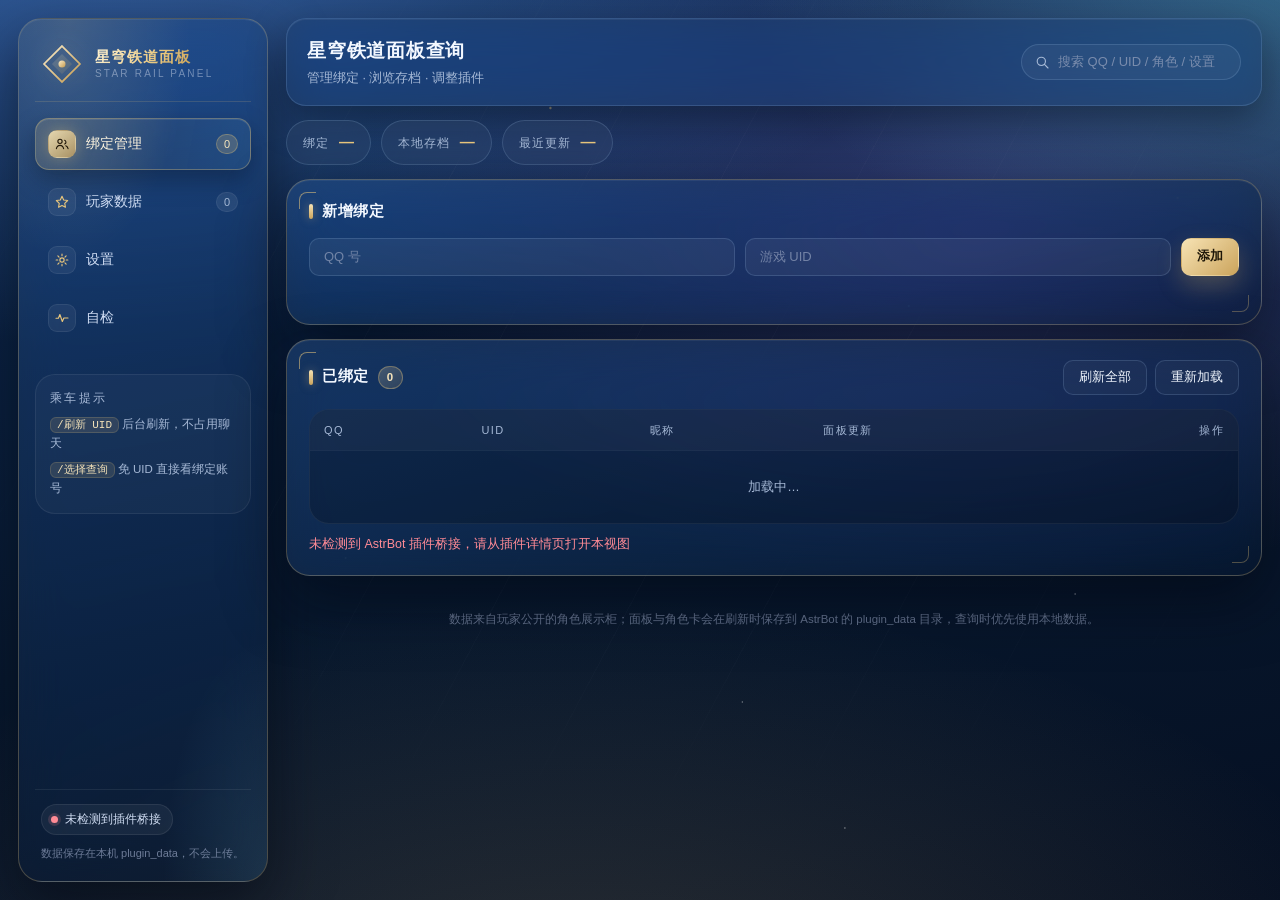
==== commit 58e14657: "feat: galaxy-blue theme, grouped settings and horizontal player picker (2.1.0) - players tab: horizo" ====
--- a/views/admin/index.html
+++ b/views/admin/index.html
@@ -12,6 +12,34 @@
   </head>
   <body>
     <div class="stars" aria-hidden="true"></div>
+
+    <!-- 图标库：全部内联，不依赖任何图片或字体 -->
+    <svg class="sprite" aria-hidden="true">
+      <symbol id="i-users" viewBox="0 0 24 24">
+        <circle cx="9" cy="8" r="3.2" />
+        <path d="M3.6 19c.6-3.2 2.9-5 5.4-5s4.8 1.8 5.4 5" />
+        <path d="M16 6.4a3 3 0 0 1 0 5.6" />
+        <path d="M17.7 14.6c1.8.6 3 2.2 3.4 4.4" />
+      </symbol>
+      <symbol id="i-star" viewBox="0 0 24 24">
+        <path d="M12 3.4 14.5 9l6 .8-4.4 4.2 1.1 5.9L12 17.2 6.8 19.9l1.1-5.9L3.5 9.8l6-.8Z" />
+      </symbol>
+      <symbol id="i-gear" viewBox="0 0 24 24">
+        <circle cx="12" cy="12" r="3.2" />
+        <path d="M12 3.2v2.5M12 18.3v2.5M3.2 12h2.5M18.3 12h2.5M5.8 5.8l1.8 1.8M16.4 16.4l1.8 1.8M18.2 5.8l-1.8 1.8M7.6 16.4l-1.8 1.8" />
+      </symbol>
+      <symbol id="i-pulse" viewBox="0 0 24 24">
+        <path d="M3 12.4h3.6l2.2-5.6 3.7 10.4 2.3-5.2H21" />
+      </symbol>
+      <symbol id="i-search" viewBox="0 0 24 24">
+        <circle cx="11" cy="11" r="6.2" />
+        <path d="M15.7 15.7 21 21" />
+      </symbol>
+      <symbol id="i-refresh" viewBox="0 0 24 24">
+        <path d="M20 12a8 8 0 1 1-2.6-5.9" />
+        <path d="M20 4.4V10h-5.6" />
+      </symbol>
+    </svg>
 
     <div class="shell">
       <!-- ================= 侧边栏 ================= -->
@@ -41,21 +69,21 @@
 
         <nav class="nav" aria-label="控制面板导航">
           <button class="tab active" data-tab="bindings">
-            <span class="tab-ico" aria-hidden="true">◈</span>
+            <span class="tab-ico"><svg class="ico"><use href="#i-users" /></svg></span>
             <span class="tab-label">绑定管理</span>
             <span class="tab-count" id="nav-bindings">0</span>
           </button>
           <button class="tab" data-tab="players">
-            <span class="tab-ico" aria-hidden="true">✦</span>
+            <span class="tab-ico"><svg class="ico"><use href="#i-star" /></svg></span>
             <span class="tab-label">玩家数据</span>
             <span class="tab-count" id="nav-players">0</span>
           </button>
           <button class="tab" data-tab="settings">
-            <span class="tab-ico" aria-hidden="true">⚙</span>
+            <span class="tab-ico"><svg class="ico"><use href="#i-gear" /></svg></span>
             <span class="tab-label">设置</span>
           </button>
           <button class="tab" data-tab="diagnose">
-            <span class="tab-ico" aria-hidden="true">✧</span>
+            <span class="tab-ico"><svg class="ico"><use href="#i-pulse" /></svg></span>
             <span class="tab-label">自检</span>
           </button>
         </nav>
@@ -84,11 +112,11 @@
           </div>
           <div class="topbar-tools">
             <label class="search">
-              <span class="search-ico" aria-hidden="true">⌕</span>
+              <svg class="ico search-ico"><use href="#i-search" /></svg>
               <input
                 id="table-search"
                 type="search"
-                placeholder="搜索 QQ / UID / 昵称"
+                placeholder="搜索 QQ / UID / 角色 / 设置项"
                 autocomplete="off"
               />
             </label>
@@ -181,24 +209,9 @@
               </div>
             </div>
             <p class="muted" id="last-update"></p>
-            <div class="table-wrap">
-              <table>
-                <thead>
-                  <tr>
-                    <th>UID</th>
-                    <th>昵称</th>
-                    <th>角色数</th>
-                    <th>数据更新时间</th>
-                    <th class="col-actions">操作</th>
-                  </tr>
-                </thead>
-                <tbody id="panels-tbody">
-                  <tr>
-                    <td colspan="5" class="empty">加载中…</td>
-                  </tr>
-                </tbody>
-              </table>
-            </div>
+
+            <!-- 横向 UID 选择条：点一下直接看角色，不需要再点「查看」 -->
+            <div class="uid-strip" id="uid-strip"></div>
             <p id="panels-msg" class="msg"></p>
           </section>
 
@@ -211,27 +224,44 @@
               </div>
             </div>
 
-            <div class="detail-body">
-              <div class="char-list" id="char-list"></div>
-              <div class="preview" id="preview">
-                <p class="muted" id="preview-tip">选择左侧角色查看角色卡</p>
-                <div id="preview-img-wrap" hidden>
-                  <img id="preview-img" alt="角色卡" />
+            <!-- 横向角色选择条 -->
+            <div class="char-strip" id="char-list"></div>
+
+            <div class="detail-columns">
+              <div class="pane">
+                <div class="pane-head">
+                  <span class="pane-title">角色卡</span>
+                  <div class="seg" role="group" aria-label="角色卡显示方式">
+                    <button id="btn-show-image" class="ghost active">图片</button>
+                    <button id="btn-show-html" class="ghost">HTML</button>
+                  </div>
                 </div>
-                <iframe
-                  id="preview-frame"
-                  title="角色卡预览"
-                  sandbox=""
-                  hidden
-                ></iframe>
-              </div>
-            </div>
+                <div class="preview" id="preview">
+                  <p class="muted" id="preview-tip">选择上方角色查看角色卡</p>
+                  <div id="preview-img-wrap" hidden>
+                    <img id="preview-img" alt="角色卡" />
+                  </div>
+                  <iframe
+                    id="preview-frame"
+                    title="角色卡预览"
+                    sandbox=""
+                    hidden
+                  ></iframe>
+                </div>
+              </div>
+
+              <div class="pane">
+                <div class="pane-head">
+                  <span class="pane-title">文字面板</span>
+                </div>
+                <pre id="preview-text" class="preview-text">选择上方角色查看文字面板</pre>
+              </div>
+            </div>
+
+            <!-- 兼容旧版按钮容器（隐藏，不参与布局） -->
             <div class="actions preview-actions" id="preview-actions" hidden>
-              <button id="btn-show-image" class="ghost">图片</button>
-              <button id="btn-show-html" class="ghost">HTML 原始卡片</button>
               <button id="btn-show-text" class="ghost">文字面板</button>
             </div>
-            <pre id="preview-text" class="preview-text" hidden></pre>
           </section>
         </div>
 
--- a/views/admin/style.css
+++ b/views/admin/style.css
@@ -3,18 +3,19 @@
  */
 
 :root {
-  --bg-0: #05080f;
-  --bg-1: #0a1120;
-  --bg-2: #0e1729;
-
-  --glass: rgba(24, 35, 58, 0.55);
-  --glass-soft: rgba(255, 255, 255, 0.045);
-  --glass-line: rgba(255, 255, 255, 0.08);
-  --gold-line: rgba(232, 198, 124, 0.22);
-
-  --text: #e9eefb;
-  --text-dim: #b9c5dd;
-  --muted: #8d9bb8;
+  /* 银河蓝：比 2.0.0 的深空更亮一档 */
+  --bg-0: #071a36;
+  --bg-1: #0f2f5c;
+  --bg-2: #163f74;
+
+  --glass: rgba(32, 62, 106, 0.5);
+  --glass-soft: rgba(255, 255, 255, 0.06);
+  --glass-line: rgba(178, 214, 255, 0.16);
+  --gold-line: rgba(232, 198, 124, 0.28);
+
+  --text: #f3f8ff;
+  --text-dim: #d0ddf3;
+  --muted: #a6b9d6;
 
   --gold: #e8c67c;
   --gold-deep: #cba45c;
@@ -39,6 +40,30 @@
   box-sizing: border-box;
 }
 
+/* hidden 属性优先于各组件自己的 display，否则搜索过滤会失效 */
+[hidden] {
+  display: none !important;
+}
+
+/* 内联 SVG 图标 */
+.sprite {
+  position: absolute;
+  width: 0;
+  height: 0;
+  overflow: hidden;
+}
+
+.ico {
+  width: 16px;
+  height: 16px;
+  flex: none;
+  fill: none;
+  stroke: currentColor;
+  stroke-width: 1.7;
+  stroke-linecap: round;
+  stroke-linejoin: round;
+}
+
 html,
 body {
   min-height: 100%;
@@ -48,10 +73,11 @@
   margin: 0;
   padding: 18px;
   background:
-    radial-gradient(120% 90% at 12% -10%, rgba(96, 126, 255, 0.22), transparent 55%),
-    radial-gradient(90% 70% at 100% 0%, rgba(127, 216, 255, 0.14), transparent 50%),
-    radial-gradient(100% 80% at 50% 110%, rgba(232, 198, 124, 0.12), transparent 58%),
-    linear-gradient(165deg, var(--bg-1), var(--bg-0) 60%, #070d1a);
+    radial-gradient(120% 90% at 8% -12%, rgba(104, 162, 255, 0.46), transparent 56%),
+    radial-gradient(85% 70% at 102% -4%, rgba(118, 226, 255, 0.34), transparent 52%),
+    radial-gradient(70% 55% at 76% 26%, rgba(160, 132, 255, 0.26), transparent 72%),
+    radial-gradient(110% 80% at 45% 114%, rgba(232, 198, 124, 0.16), transparent 60%),
+    linear-gradient(168deg, #0d2b55 0%, #08192f 58%, #050f22 100%);
   color: var(--text);
   font-family: var(--font);
   font-size: 14px;
@@ -77,7 +103,7 @@
     radial-gradient(1.1px 1.1px at 6% 88%, rgba(255, 255, 255, 0.4), transparent),
     radial-gradient(1.4px 1.4px at 66% 92%, rgba(255, 255, 255, 0.45), transparent),
     radial-gradient(1.2px 1.2px at 34% 40%, rgba(255, 255, 255, 0.35), transparent);
-  opacity: 0.85;
+  opacity: 0.95;
 }
 
 .stars::after {
@@ -117,8 +143,8 @@
   border: 1px solid var(--gold-line);
   background: linear-gradient(
     170deg,
-    rgba(30, 44, 72, 0.72),
-    rgba(12, 19, 34, 0.62)
+    rgba(38, 74, 126, 0.62),
+    rgba(10, 25, 48, 0.6)
   );
   backdrop-filter: blur(22px) saturate(150%);
   -webkit-backdrop-filter: blur(22px) saturate(150%);
@@ -473,8 +499,8 @@
   border: 1px solid var(--gold-line);
   background: linear-gradient(
     162deg,
-    rgba(30, 44, 70, 0.62),
-    rgba(11, 18, 32, 0.58)
+    rgba(41, 79, 132, 0.5),
+    rgba(9, 23, 44, 0.52)
   );
   backdrop-filter: blur(20px) saturate(150%);
   -webkit-backdrop-filter: blur(20px) saturate(150%);
@@ -766,77 +792,174 @@
   }
 }
 
-/* ---------------- 角色卡预览 ---------------- */
-
-.detail-body {
-  display: grid;
-  grid-template-columns: 214px minmax(0, 1fr);
-  gap: 14px;
-  align-items: start;
-}
-
-.char-list {
-  display: flex;
-  flex-direction: column;
-  gap: 7px;
-  max-height: 660px;
-  overflow-y: auto;
-  padding-right: 2px;
-}
-
+/* ---------------- 横向选择条（UID / 角色） ---------------- */
+
+.uid-strip,
+.char-strip {
+  display: flex;
+  gap: 10px;
+  overflow-x: auto;
+  padding: 4px 2px 10px;
+  scrollbar-width: thin;
+}
+
+.uid-strip::-webkit-scrollbar,
+.char-strip::-webkit-scrollbar {
+  height: 6px;
+}
+
+.uid-strip::-webkit-scrollbar-thumb,
+.char-strip::-webkit-scrollbar-thumb {
+  background: rgba(232, 198, 124, 0.25);
+  border-radius: 999px;
+}
+
+.uid-chip,
 .char-item {
   display: flex;
   flex-direction: column;
   align-items: flex-start;
   gap: 2px;
-  padding: 9px 12px;
+  flex: 0 0 auto;
+  min-width: 156px;
+  padding: 10px 14px;
   border-radius: var(--radius-md);
-  border: 1px solid rgba(255, 255, 255, 0.07);
-  background: rgba(255, 255, 255, 0.035);
+  border: 1px solid rgba(255, 255, 255, 0.09);
+  background: rgba(255, 255, 255, 0.045);
   text-align: left;
 }
 
+.uid-chip:hover,
 .char-item:hover {
-  border-color: rgba(232, 198, 124, 0.28);
-}
-
+  transform: translateY(-1px);
+  border-color: rgba(232, 198, 124, 0.34);
+  background: rgba(255, 255, 255, 0.07);
+}
+
+.uid-chip.active,
 .char-item.active {
-  border-color: rgba(232, 198, 124, 0.55);
+  border-color: rgba(232, 198, 124, 0.6);
   background: linear-gradient(
     120deg,
-    rgba(232, 198, 124, 0.16),
-    rgba(127, 216, 255, 0.06)
+    rgba(232, 198, 124, 0.2),
+    rgba(127, 216, 255, 0.1)
   );
-  box-shadow: 0 8px 20px rgba(0, 0, 0, 0.25);
-}
-
+  box-shadow: 0 10px 24px rgba(0, 0, 0, 0.28),
+    inset 0 1px 0 rgba(255, 255, 255, 0.12);
+}
+
+.uid-name,
 .char-name {
   font-size: 13px;
   font-weight: 600;
-}
-
+  color: var(--text);
+}
+
+.uid-chip.active .uid-name,
 .char-item.active .char-name {
-  color: #fbeec9;
-}
-
+  color: #fdf1cd;
+}
+
+.uid-meta,
+.uid-time,
 .char-meta {
   font-size: 11px;
   color: var(--muted);
 }
 
+.uid-time {
+  opacity: 0.8;
+}
+
+.char-strip .char-item {
+  min-width: 138px;
+}
+
+.strip-empty,
+.filter-empty {
+  margin: 8px 2px;
+  color: var(--muted);
+  font-size: 12px;
+}
+
+/* ---------------- 角色卡 / 文字面板 ---------------- */
+
+.detail-columns {
+  display: grid;
+  grid-template-columns: minmax(0, 1.3fr) minmax(0, 1fr);
+  gap: 14px;
+  align-items: start;
+}
+
+.pane {
+  display: flex;
+  flex-direction: column;
+  min-width: 0;
+  border-radius: var(--radius-lg);
+  border: 1px solid rgba(255, 255, 255, 0.08);
+  background: rgba(6, 16, 32, 0.32);
+  overflow: hidden;
+}
+
+.pane-head {
+  display: flex;
+  align-items: center;
+  justify-content: space-between;
+  gap: 10px;
+  padding: 10px 14px;
+  border-bottom: 1px solid rgba(255, 255, 255, 0.07);
+  background: rgba(255, 255, 255, 0.03);
+}
+
+.pane-title {
+  font-size: 12.5px;
+  letter-spacing: 0.08em;
+  color: var(--gold);
+}
+
+.seg {
+  display: inline-flex;
+  gap: 3px;
+  padding: 3px;
+  border-radius: 999px;
+  border: 1px solid rgba(255, 255, 255, 0.08);
+  background: rgba(255, 255, 255, 0.05);
+}
+
+.seg button {
+  padding: 4px 12px;
+  border: 0;
+  border-radius: 999px;
+  background: transparent;
+  color: var(--muted);
+  font-size: 11.5px;
+}
+
+.seg button:hover:not(.active) {
+  background: rgba(255, 255, 255, 0.07);
+  color: var(--text);
+  transform: none;
+}
+
+.seg button.active {
+  background: linear-gradient(135deg, #f7e3b4, var(--gold-deep));
+  color: #1d1608;
+  font-weight: 600;
+}
+
 .preview {
   display: flex;
   align-items: flex-start;
   justify-content: center;
   min-width: 0;
-  max-height: 78vh;
+  max-height: 70vh;
   padding: 12px;
-  border-radius: var(--radius-lg);
-  border: 1px solid rgba(255, 255, 255, 0.07);
-  background:
-    radial-gradient(80% 60% at 50% 0%, rgba(127, 216, 255, 0.08), transparent 70%),
-    rgba(4, 8, 16, 0.4);
   overflow: auto;
+}
+
+.preview .muted {
+  margin: 0;
+  padding: 14px 10px;
 }
 
 #preview-img {
@@ -848,36 +971,71 @@
 #preview-frame {
   width: 760px;
   max-width: 100%;
-  height: 900px;
+  height: 820px;
   border: 0;
   border-radius: var(--radius-md);
   background: transparent;
 }
 
+.preview-text {
+  margin: 0;
+  padding: 14px 16px;
+  max-height: 70vh;
+  overflow: auto;
+  font-size: 12px;
+  line-height: 1.8;
+  white-space: pre-wrap;
+  color: var(--text-dim);
+}
+
 .preview-actions {
   margin-top: 12px;
 }
 
-.preview-text {
-  margin: 12px 0 0;
-  padding: 14px 16px;
-  border-radius: var(--radius-md);
+/* ---------------- 设置 ---------------- */
+
+.settings-form {
+  display: flex;
+  flex-direction: column;
+  gap: 16px;
+  margin-bottom: 16px;
+}
+
+.setting-group {
+  padding: 14px 16px 16px;
+  border-radius: var(--radius-lg);
   border: 1px solid rgba(255, 255, 255, 0.07);
-  background: rgba(4, 8, 16, 0.45);
+  background: rgba(255, 255, 255, 0.025);
+}
+
+.setting-group[hidden] {
+  display: none;
+}
+
+.group-title {
+  display: flex;
+  align-items: center;
+  gap: 8px;
+  margin: 0 0 12px;
   font-size: 12px;
-  line-height: 1.75;
-  white-space: pre-wrap;
-  overflow-x: auto;
-  color: var(--text-dim);
-}
-
-/* ---------------- 设置 ---------------- */
-
-.settings-form {
+  font-weight: 600;
+  letter-spacing: 0.12em;
+  color: var(--gold);
+}
+
+.group-title::before {
+  content: "";
+  width: 5px;
+  height: 5px;
+  border-radius: 50%;
+  background: var(--gold);
+  box-shadow: 0 0 8px rgba(232, 198, 124, 0.7);
+}
+
+.setting-grid {
   display: grid;
   grid-template-columns: repeat(2, minmax(0, 1fr));
   gap: 12px;
-  margin-bottom: 16px;
 }
 
 .setting-row {
@@ -1116,22 +1274,15 @@
     padding: 16px;
   }
 
-  .detail-body {
+  .detail-columns {
     grid-template-columns: 1fr;
-  }
-
-  .char-list {
-    flex-direction: row;
-    max-height: none;
-    overflow-x: auto;
-    overflow-y: hidden;
   }
 
   .char-item {
     flex: 0 0 168px;
   }
 
-  .settings-form,
+  .setting-grid,
   .checks {
     grid-template-columns: 1fr;
   }
@@ -1143,7 +1294,11 @@
 
   #preview-frame {
     width: 100%;
-    height: 640px;
+    height: 560px;
+  }
+
+  .uid-chip {
+    min-width: 140px;
   }
 
   .row input {
@@ -1206,31 +1361,83 @@
     letter-spacing: 0.16em;
   }
 
+  /* 手机端导航改成竖排列表：彩色图标块 + 名称 + 计数，更像原生菜单 */
   .nav {
-    display: grid;
-    grid-template-columns: repeat(2, minmax(0, 1fr));
-    gap: 5px;
+    display: flex;
+    flex-direction: column;
+    gap: 6px;
   }
 
   .tab {
+    /* 覆盖平板断点里的 flex-basis，否则在竖向排列里会变成 150px 高 */
+    flex: 0 0 auto;
     width: 100%;
-    padding: 9px 10px;
-    gap: 8px;
-    font-size: 12.5px;
-    border-radius: 12px;
+    gap: 11px;
+    padding: 10px 12px;
+    font-size: 13px;
+    border-radius: 14px;
+    border-color: rgba(255, 255, 255, 0.07);
+    background: rgba(255, 255, 255, 0.035);
   }
 
   .tab-ico {
-    width: 24px;
-    height: 24px;
+    width: 32px;
+    height: 32px;
+    border-radius: 10px;
+  }
+
+  .tab-ico .ico {
+    width: 17px;
+    height: 17px;
+  }
+
+  .tab[data-tab="bindings"] .tab-ico {
+    color: #8fd0ff;
+    border-color: rgba(94, 180, 255, 0.32);
+    background: rgba(94, 180, 255, 0.16);
+  }
+
+  .tab[data-tab="players"] .tab-ico {
+    color: #f0d9a3;
+    border-color: rgba(232, 198, 124, 0.34);
+    background: rgba(232, 198, 124, 0.16);
+  }
+
+  .tab[data-tab="settings"] .tab-ico {
+    color: #c9b6ff;
+    border-color: rgba(170, 140, 255, 0.32);
+    background: rgba(170, 140, 255, 0.16);
+  }
+
+  .tab[data-tab="diagnose"] .tab-ico {
+    color: #8df0c8;
+    border-color: rgba(95, 227, 176, 0.3);
+    background: rgba(95, 227, 176, 0.15);
+  }
+
+  .tab.active {
+    border-color: rgba(232, 198, 124, 0.5);
+    background: linear-gradient(
+      100deg,
+      rgba(232, 198, 124, 0.26),
+      rgba(127, 216, 255, 0.12)
+    );
+    box-shadow: 0 12px 28px rgba(0, 0, 0, 0.32),
+      inset 0 1px 0 rgba(255, 255, 255, 0.1);
+  }
+
+  .tab.active .tab-ico {
+    background: linear-gradient(140deg, #f7e3b4, #cba45c);
+    border-color: transparent;
+    color: #1d1608;
+    box-shadow: 0 0 16px rgba(232, 198, 124, 0.45);
+  }
+
+  .tab-count {
+    margin-left: auto;
+    min-width: 22px;
+    padding: 0 7px;
     font-size: 11px;
-    border-radius: 8px;
-  }
-
-  .tab-count {
-    min-width: 19px;
-    padding: 0 6px;
-    font-size: 10.5px;
   }
 
   .side-foot {
@@ -1322,6 +1529,14 @@
   }
 
   .settings-form {
+    gap: 12px;
+  }
+
+  .setting-group {
+    padding: 12px;
+  }
+
+  .setting-grid {
     gap: 10px;
   }
 
@@ -1366,6 +1581,11 @@
 
   .char-item {
     flex: 0 0 150px;
+    min-width: 150px;
+  }
+
+  .uid-chip {
+    min-width: 150px;
   }
 
   .foot {
